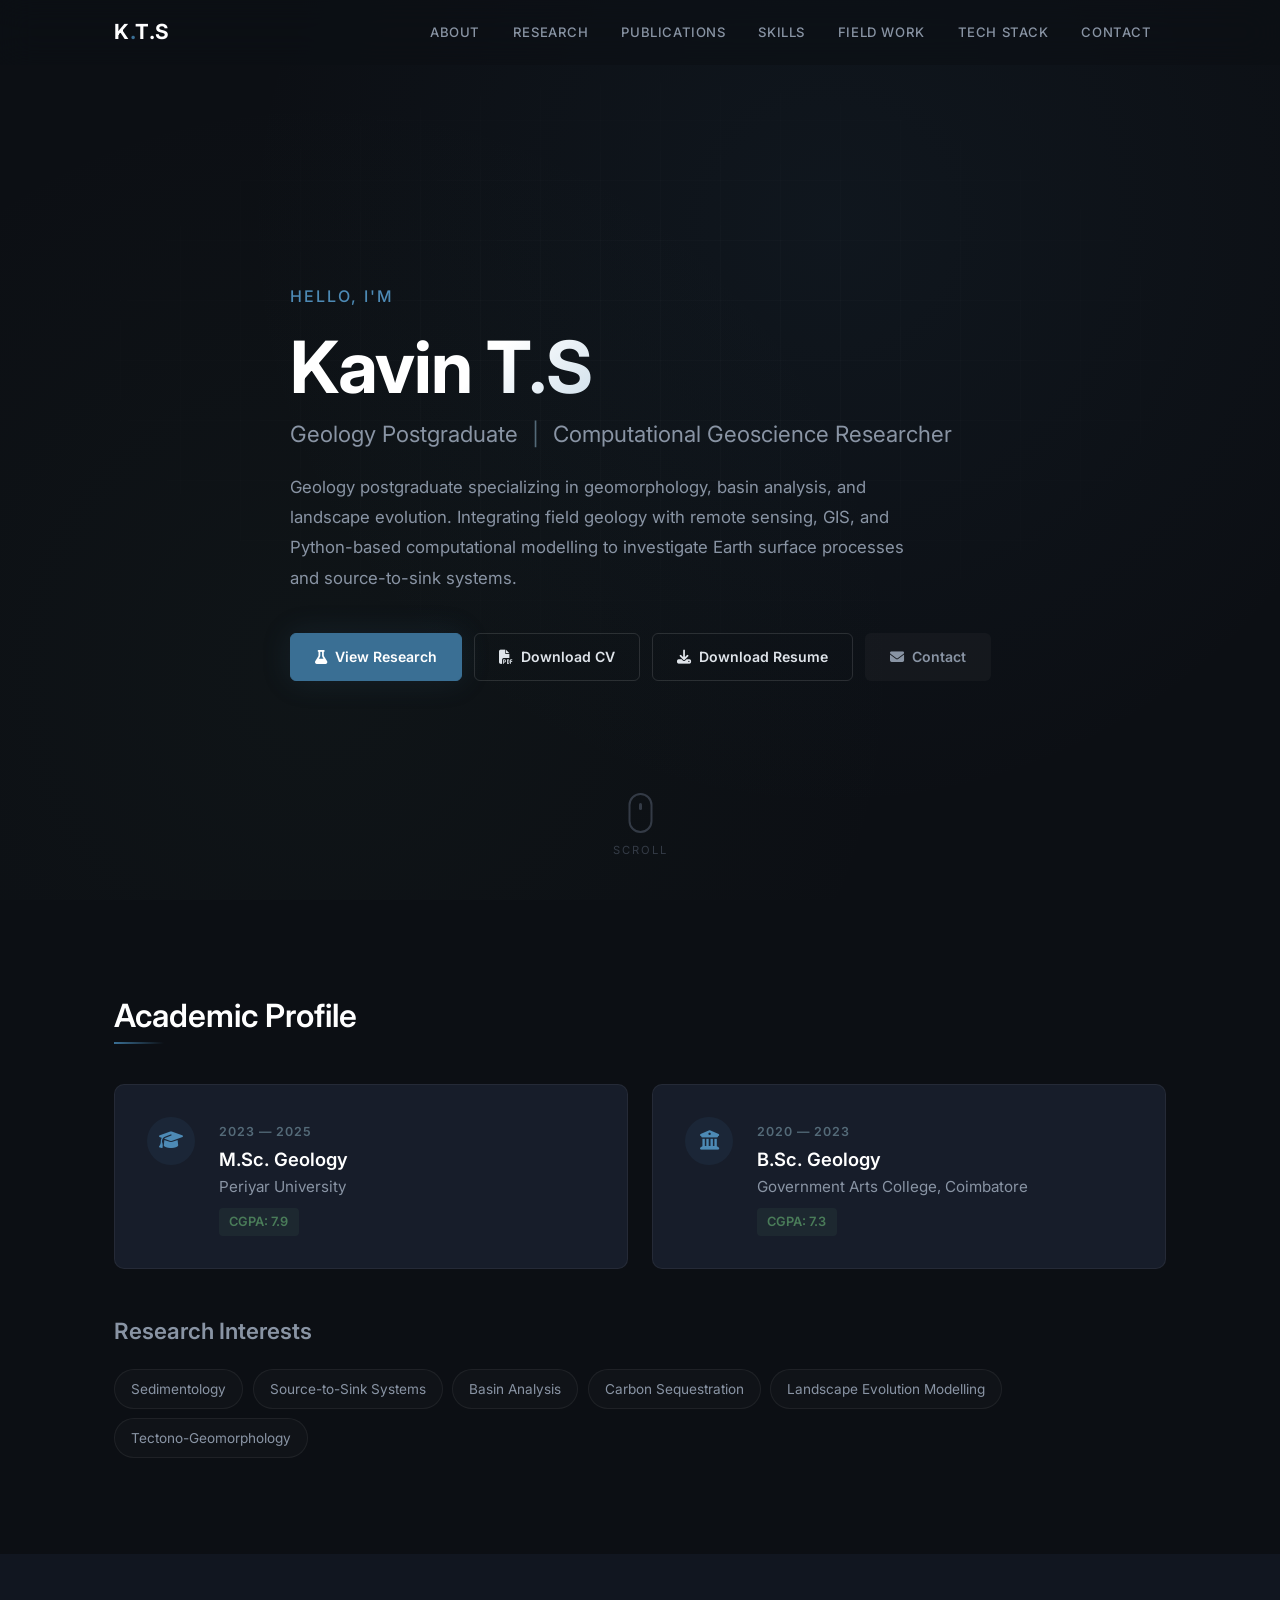
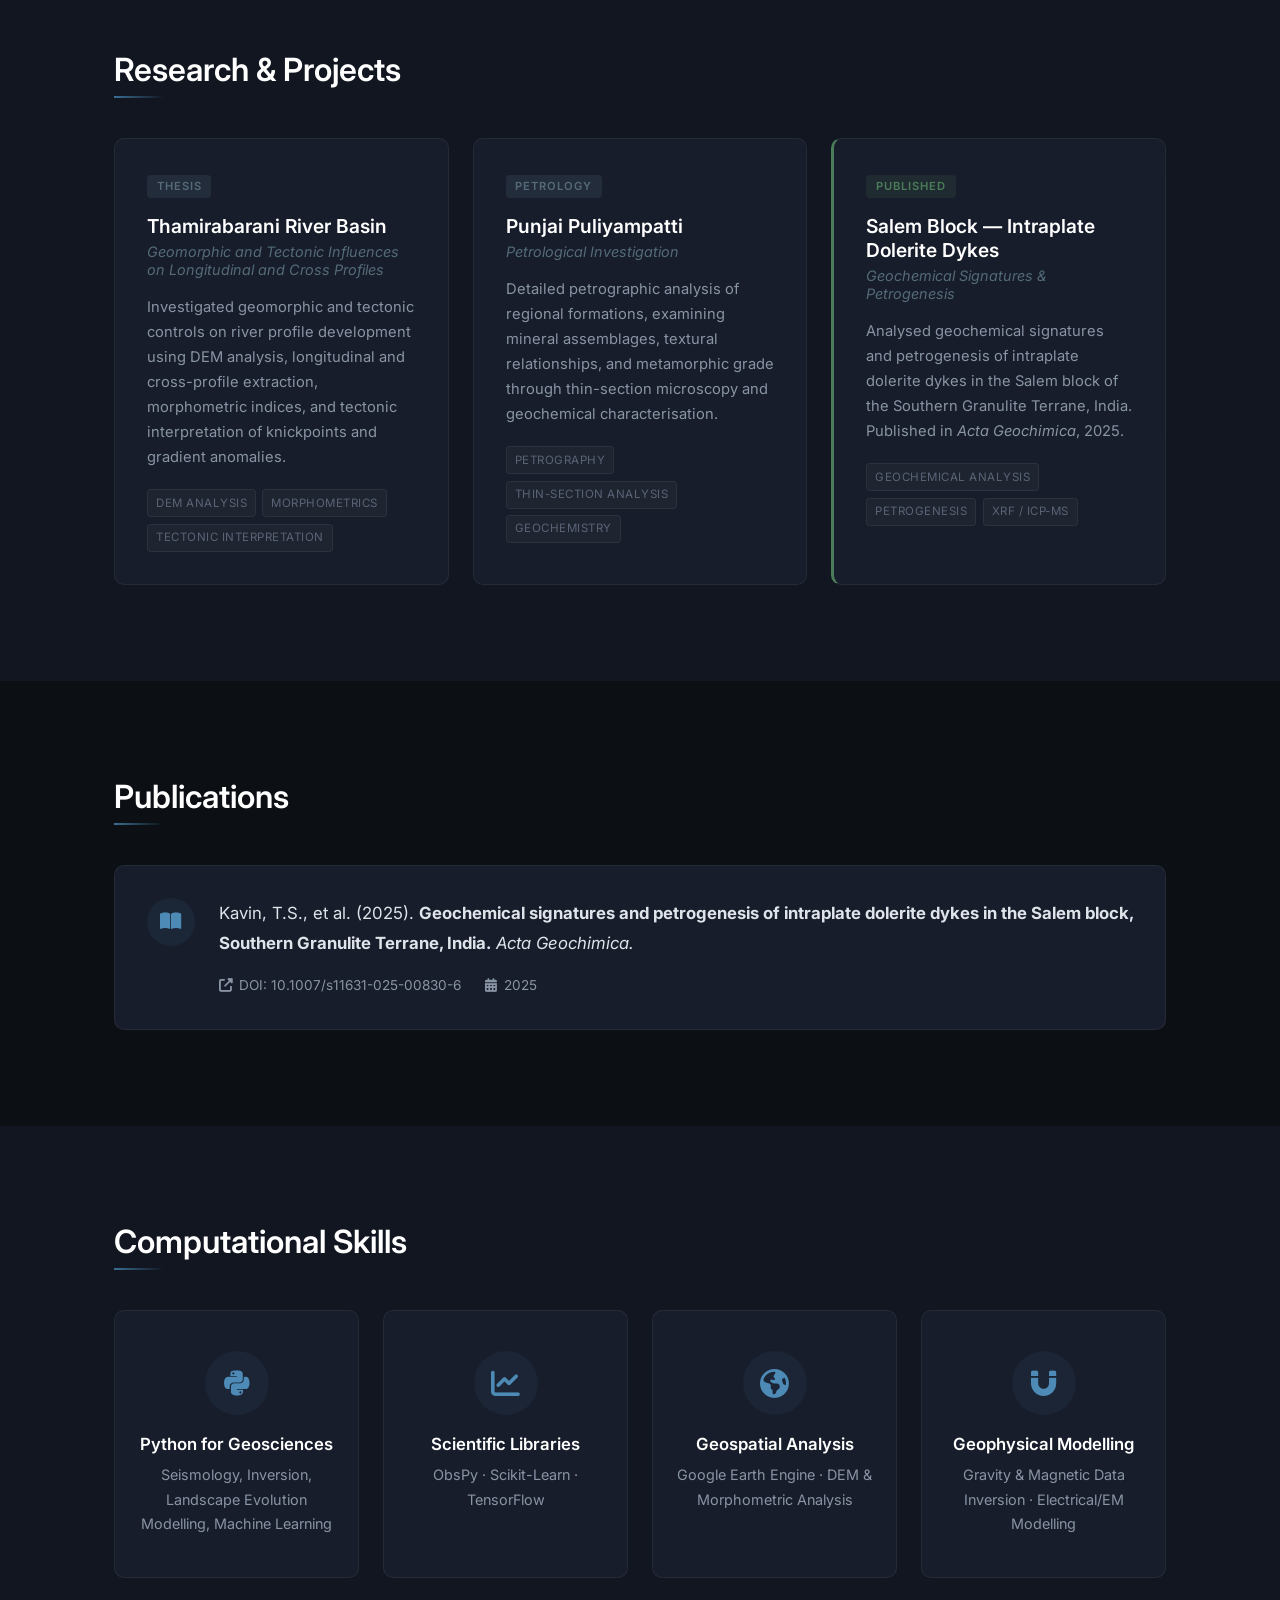
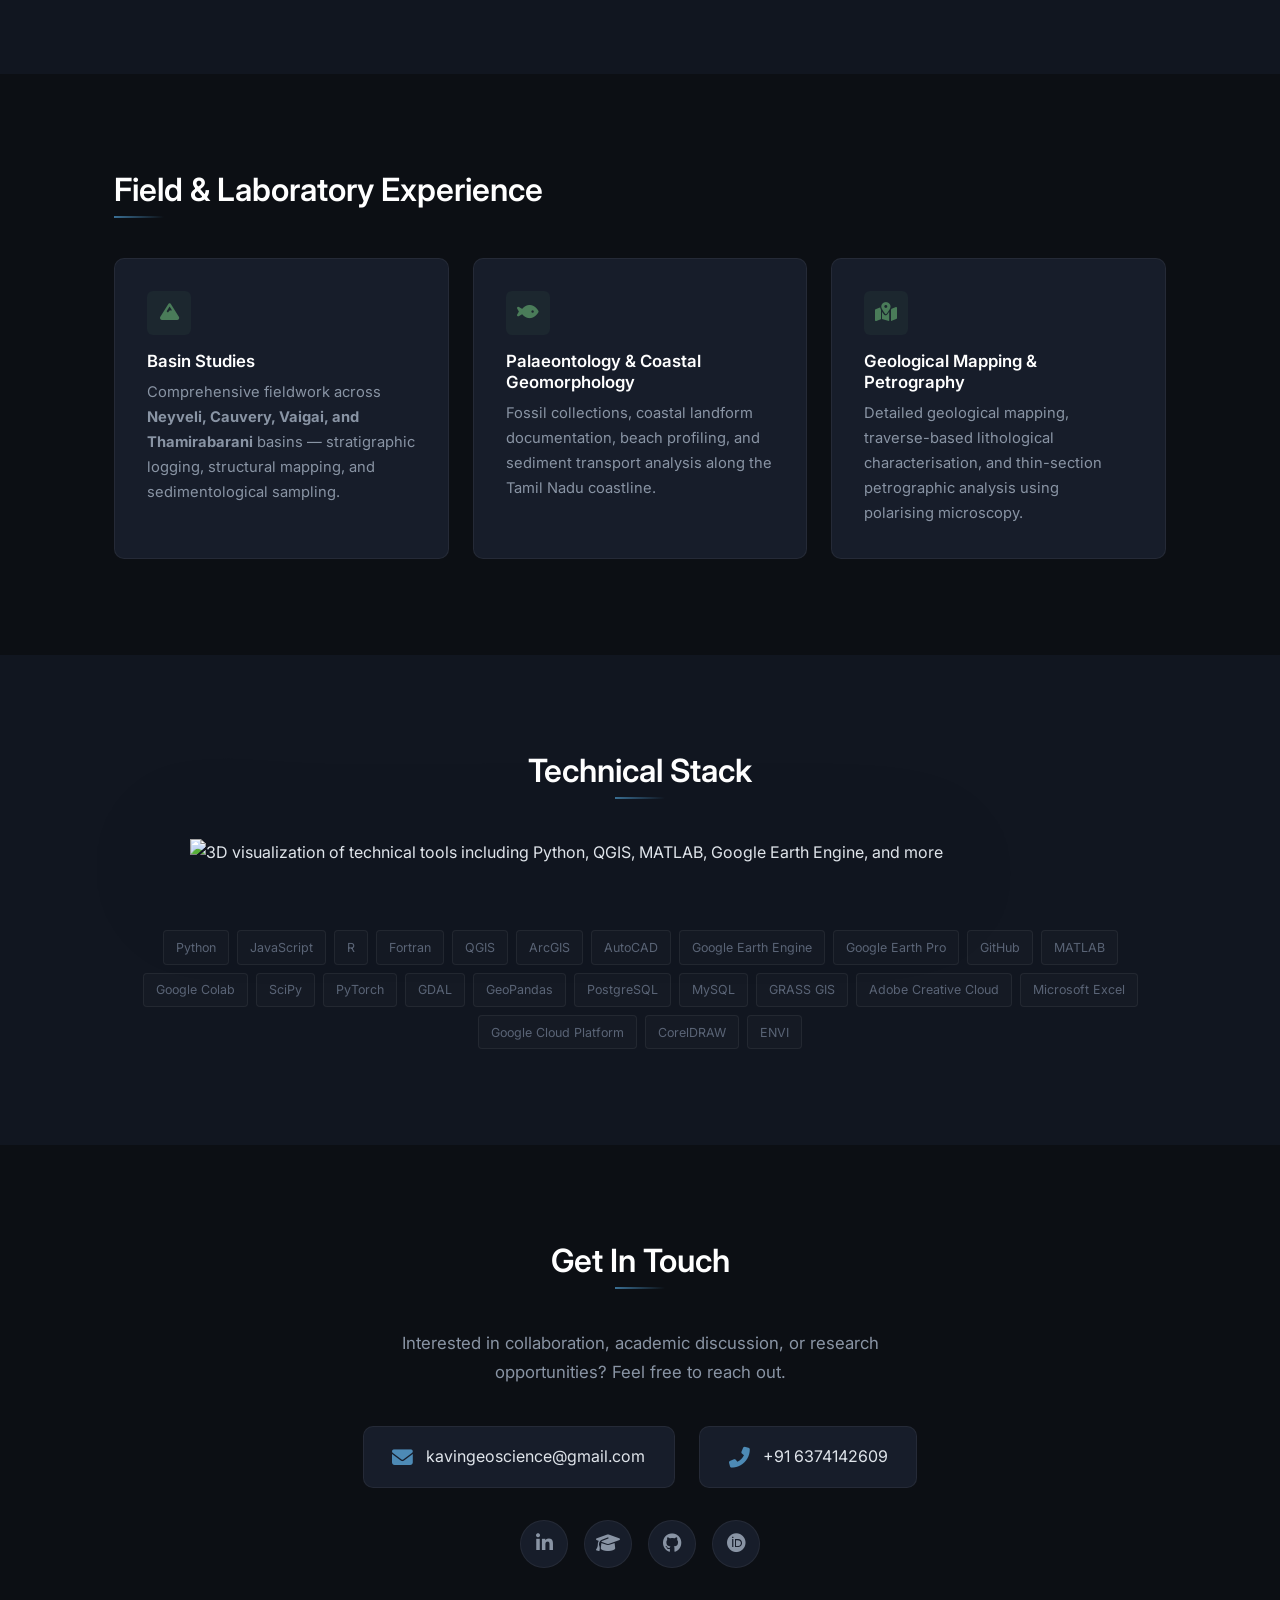
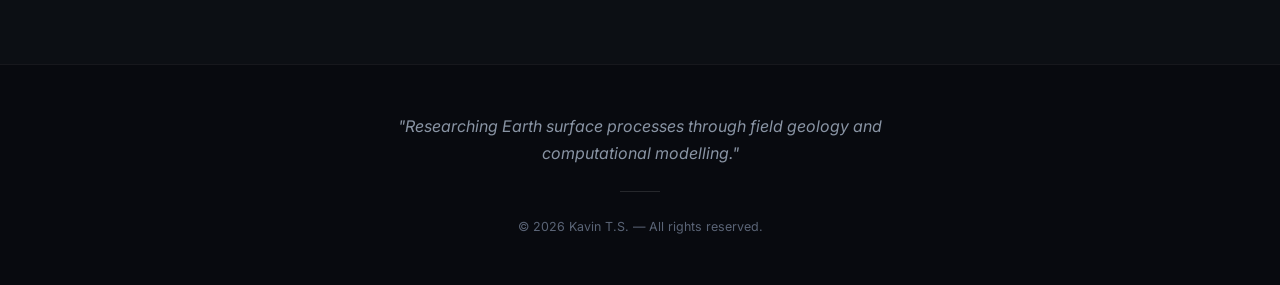
==== index.html @ 042ad412 "Add files via upload" ====
<!DOCTYPE html>
<html lang="en">

<head>
    <meta charset="UTF-8">
    <meta name="viewport" content="width=device-width, initial-scale=1.0">
    <title>Kavin T.S | Geology Postgraduate &amp; Computational Geoscience Researcher</title>
    <meta name="description"
        content="Kavin T.S — Geology postgraduate specializing in geomorphology, basin analysis, landscape evolution, remote sensing, GIS, and Python-based computational modelling.">
    <link rel="preconnect" href="https://fonts.googleapis.com">
    <link rel="preconnect" href="https://fonts.gstatic.com" crossorigin>
    <link
        href="https://fonts.googleapis.com/css2?family=Inter:wght@300;400;500;600;700&family=Source+Sans+3:ital,wght@0,400;0,600;1,400&display=swap"
        rel="stylesheet">
    <link rel="stylesheet" href="https://cdnjs.cloudflare.com/ajax/libs/font-awesome/6.5.1/css/all.min.css"
        integrity="sha512-DTOQO9RWCH3ppGqcWaEA1BIZOC6xxalwEsw9c2QQeAIftl+Vegovlnee1c9QX4TctnWMn13TZye+giMm8e2LwA=="
        crossorigin="anonymous" referrerpolicy="no-referrer" />
    <link rel="stylesheet" href="styles.css">
</head>

<body>

    <!-- ═══════════════ NAVIGATION ═══════════════ -->
    <nav id="navbar">
        <div class="nav-container">
            <a href="#hero" class="nav-logo">K<span class="logo-dot">.</span>T.S</a>
            <button class="nav-toggle" id="navToggle" aria-label="Toggle navigation">
                <span></span><span></span><span></span>
            </button>
            <ul class="nav-links" id="navLinks">
                <li><a href="#about">About</a></li>
                <li><a href="#research">Research</a></li>
                <li><a href="#publications">Publications</a></li>
                <li><a href="#skills">Skills</a></li>
                <li><a href="#field-experience">Field Work</a></li>
                <li><a href="#tech-stack">Tech Stack</a></li>
                <li><a href="#contact">Contact</a></li>
            </ul>
        </div>
    </nav>

    <!-- ═══════════════ HERO ═══════════════ -->
    <section id="hero" class="hero">
        <div class="hero-bg-grid"></div>
        <div class="container hero-content">
            <p class="hero-greeting reveal">Hello, I'm</p>
            <h1 class="hero-name reveal reveal-delay-1">Kavin T.S</h1>
            <h2 class="hero-title reveal reveal-delay-2">Geology Postgraduate <span class="separator">|</span>
                Computational Geoscience Researcher</h2>
            <p class="hero-bio reveal reveal-delay-3">
                Geology postgraduate specializing in geomorphology, basin analysis, and landscape evolution.
                Integrating field geology with remote sensing, GIS, and Python-based computational modelling
                to investigate Earth surface processes and source-to-sink systems.
            </p>
            <div class="hero-cta reveal reveal-delay-4">
                <a href="#research" class="btn btn-primary"><i class="fas fa-flask"></i> View Research</a>
                <a href="#" class="btn btn-outline"><i class="fas fa-file-pdf"></i> Download CV</a>
                <a href="#" class="btn btn-outline"><i class="fas fa-download"></i> Download Resume</a>
                <a href="#contact" class="btn btn-ghost"><i class="fas fa-envelope"></i> Contact</a>
            </div>
        </div>
        <div class="scroll-indicator">
            <div class="mouse">
                <div class="mouse-wheel"></div>
            </div>
            <p>Scroll</p>
        </div>
    </section>

    <!-- ═══════════════ ABOUT ═══════════════ -->
    <section id="about" class="section">
        <div class="container">
            <h2 class="section-heading reveal">Academic Profile</h2>

            <div class="education-grid">
                <div class="edu-card card reveal">
                    <div class="edu-icon"><i class="fas fa-graduation-cap"></i></div>
                    <div class="edu-details">
                        <span class="edu-period">2023 — 2025</span>
                        <h3>M.Sc. Geology</h3>
                        <p class="edu-institution">Periyar University</p>
                        <span class="edu-gpa">CGPA: 7.9</span>
                    </div>
                </div>
                <div class="edu-card card reveal reveal-delay-1">
                    <div class="edu-icon"><i class="fas fa-university"></i></div>
                    <div class="edu-details">
                        <span class="edu-period">2020 — 2023</span>
                        <h3>B.Sc. Geology</h3>
                        <p class="edu-institution">Government Arts College, Coimbatore</p>
                        <span class="edu-gpa">CGPA: 7.3</span>
                    </div>
                </div>
            </div>

            <h3 class="subsection-heading reveal">Research Interests</h3>
            <div class="tags reveal">
                <span class="tag">Sedimentology</span>
                <span class="tag">Source-to-Sink Systems</span>
                <span class="tag">Basin Analysis</span>
                <span class="tag">Carbon Sequestration</span>
                <span class="tag">Landscape Evolution Modelling</span>
                <span class="tag">Tectono-Geomorphology</span>
            </div>
        </div>
    </section>

    <!-- ═══════════════ RESEARCH ═══════════════ -->
    <section id="research" class="section section-alt">
        <div class="container">
            <h2 class="section-heading reveal">Research &amp; Projects</h2>

            <div class="project-grid">
                <article class="project-card card reveal">
                    <div class="project-status">Thesis</div>
                    <h3>Thamirabarani River Basin</h3>
                    <h4>Geomorphic and Tectonic Influences on Longitudinal and Cross Profiles</h4>
                    <p>Investigated geomorphic and tectonic controls on river profile development using DEM analysis,
                        longitudinal and cross-profile extraction, morphometric indices, and tectonic interpretation of
                        knickpoints and gradient anomalies.</p>
                    <div class="project-methods">
                        <span>DEM Analysis</span>
                        <span>Morphometrics</span>
                        <span>Tectonic Interpretation</span>
                    </div>
                </article>

                <article class="project-card card reveal reveal-delay-1">
                    <div class="project-status">Petrology</div>
                    <h3>Punjai Puliyampatti</h3>
                    <h4>Petrological Investigation</h4>
                    <p>Detailed petrographic analysis of regional formations, examining mineral assemblages, textural
                        relationships, and metamorphic grade through thin-section microscopy and geochemical
                        characterisation.</p>
                    <div class="project-methods">
                        <span>Petrography</span>
                        <span>Thin-Section Analysis</span>
                        <span>Geochemistry</span>
                    </div>
                </article>

                <article class="project-card card featured reveal reveal-delay-2">
                    <div class="project-status published">Published</div>
                    <h3>Salem Block — Intraplate Dolerite Dykes</h3>
                    <h4>Geochemical Signatures &amp; Petrogenesis</h4>
                    <p>Analysed geochemical signatures and petrogenesis of intraplate dolerite dykes in the Salem block
                        of the Southern Granulite Terrane, India. Published in <em>Acta Geochimica</em>, 2025.</p>
                    <div class="project-methods">
                        <span>Geochemical Analysis</span>
                        <span>Petrogenesis</span>
                        <span>XRF / ICP-MS</span>
                    </div>
                </article>
            </div>
        </div>
    </section>

    <!-- ═══════════════ PUBLICATIONS ═══════════════ -->
    <section id="publications" class="section">
        <div class="container">
            <h2 class="section-heading reveal">Publications</h2>

            <div class="publication-card card reveal">
                <div class="pub-icon"><i class="fas fa-book-open"></i></div>
                <div class="pub-content">
                    <p class="pub-citation">
                        Kavin, T.S., et al. (2025). <strong>Geochemical signatures and petrogenesis of intraplate
                            dolerite dykes in the Salem block, Southern Granulite Terrane, India.</strong> <em>Acta
                            Geochimica.</em>
                    </p>
                    <div class="pub-meta">
                        <a href="https://doi.org/10.1007/s11631-025-00830-6" class="pub-doi" target="_blank"><i
                                class="fas fa-external-link-alt"></i> DOI: 10.1007/s11631-025-00830-6</a>
                        <span class="pub-year"><i class="fas fa-calendar-alt"></i> 2025</span>
                    </div>
                </div>
            </div>
        </div>
    </section>

    <!-- ═══════════════ COMPUTATIONAL SKILLS ═══════════════ -->
    <section id="skills" class="section section-alt">
        <div class="container">
            <h2 class="section-heading reveal">Computational Skills</h2>

            <div class="skills-grid">
                <div class="skill-card card reveal">
                    <div class="skill-icon-wrap"><i class="fab fa-python"></i></div>
                    <h3>Python for Geosciences</h3>
                    <p>Seismology, Inversion, Landscape Evolution Modelling, Machine Learning</p>
                </div>
                <div class="skill-card card reveal reveal-delay-1">
                    <div class="skill-icon-wrap"><i class="fas fa-chart-line"></i></div>
                    <h3>Scientific Libraries</h3>
                    <p>ObsPy · Scikit-Learn · TensorFlow</p>
                </div>
                <div class="skill-card card reveal reveal-delay-2">
                    <div class="skill-icon-wrap"><i class="fas fa-globe-americas"></i></div>
                    <h3>Geospatial Analysis</h3>
                    <p>Google Earth Engine · DEM &amp; Morphometric Analysis</p>
                </div>
                <div class="skill-card card reveal reveal-delay-3">
                    <div class="skill-icon-wrap"><i class="fas fa-magnet"></i></div>
                    <h3>Geophysical Modelling</h3>
                    <p>Gravity &amp; Magnetic Data Inversion · Electrical/EM Modelling</p>
                </div>
            </div>
        </div>
    </section>

    <!-- ═══════════════ FIELD EXPERIENCE ═══════════════ -->
    <section id="field-experience" class="section">
        <div class="container">
            <h2 class="section-heading reveal">Field &amp; Laboratory Experience
            </h2>

            <div class="experience-grid">
                <div class="exp-item card reveal">
                    <div class="exp-icon"><i class="fas fa-mountain"></i></div>
                    <h3>Basin Studies</h3>
                    <p>Comprehensive fieldwork across <strong>Neyveli, Cauvery, Vaigai, and Thamirabarani</strong>
                        basins — stratigraphic logging, structural mapping, and sedimentological sampling.</p>
                </div>
                <div class="exp-item card reveal reveal-delay-1">
                    <div class="exp-icon"><i class="fas fa-fish"></i></div>
                    <h3>Palaeontology &amp; Coastal Geomorphology</h3>
                    <p>Fossil collections, coastal landform documentation, beach profiling, and sediment transport
                        analysis along the Tamil Nadu coastline.</p>
                </div>
                <div class="exp-item card reveal reveal-delay-2">
                    <div class="exp-icon"><i class="fas fa-map-marked-alt"></i></div>
                    <h3>Geological Mapping &amp; Petrography</h3>
                    <p>Detailed geological mapping, traverse-based lithological characterisation, and thin-section
                        petrographic analysis using polarising microscopy.</p>
                </div>
            </div>
        </div>
    </section>

    <!-- ═══════════════ TECHNICAL STACK ═══════════════ -->
    <section id="tech-stack" class="section section-alt">
        <div class="container">
            <h2 class="section-heading center reveal">Technical Stack</h2>

            <div class="tech-image-wrapper reveal">
                <img src="assets/tech_stack_logos.png"
                    alt="3D visualization of technical tools including Python, QGIS, MATLAB, Google Earth Engine, and more"
                    class="tech-image" loading="lazy">
                <div class="tech-image-overlay"></div>
            </div>

            <div class="tech-tags reveal">
                <span>Python</span><span>JavaScript</span><span>R</span><span>Fortran</span>
                <span>QGIS</span><span>ArcGIS</span><span>AutoCAD</span><span>Google Earth Engine</span>
                <span>Google Earth Pro</span><span>GitHub</span><span>MATLAB</span><span>Google Colab</span>
                <span>SciPy</span><span>PyTorch</span><span>GDAL</span><span>GeoPandas</span>
                <span>PostgreSQL</span><span>MySQL</span><span>GRASS GIS</span><span>Adobe Creative Cloud</span>
                <span>Microsoft Excel</span><span>Google Cloud Platform</span><span>CorelDRAW</span><span>ENVI</span>
            </div>
        </div>
    </section>

    <!-- ═══════════════ CONTACT ═══════════════ -->
    <section id="contact" class="section">
        <div class="container contact-container">
            <h2 class="section-heading center reveal">Get In Touch</h2>
            <p class="contact-tagline reveal">Interested in collaboration, academic discussion, or research
                opportunities? Feel free to reach out.</p>

            <div class="contact-grid reveal">
                <a href="mailto:kavingeoscience@gmail.com" class="contact-card card">
                    <i class="fas fa-envelope"></i>
                    <span>kavingeoscience@gmail.com</span>
                </a>
                <a href="tel:+916374142609" class="contact-card card">
                    <i class="fas fa-phone-alt"></i>
                    <span>+91 6374142609</span>
                </a>
            </div>

            <div class="social-row reveal">
                <a href="https://www.linkedin.com/in/kavin-t-s-078b97285/" class="social-btn" target="_blank"
                    title="LinkedIn"><i class="fab fa-linkedin-in"></i></a>
                <a href="https://scholar.google.com/citations?hl=en&user=2BEOx8AAAAAJ" class="social-btn"
                    target="_blank" title="Google Scholar"><i class="fas fa-graduation-cap"></i></a>
                <a href="https://github.com/EarthCode-Kavin" class="social-btn" target="_blank" title="GitHub"><i
                        class="fab fa-github"></i></a>
                <a href="https://orcid.org/0009-0003-7186-1051" class="social-btn" target="_blank" title="ORCID"><i
                        class="fab fa-orcid"></i></a>
            </div>
        </div>
    </section>

    <!-- ═══════════════ FOOTER ═══════════════ -->
    <footer id="footer">
        <div class="container">
            <p class="footer-quote">"Researching Earth surface processes through field geology and computational
                modelling."</p>
            <div class="footer-divider"></div>
            <p class="footer-copy">&copy; 2026 Kavin T.S. &mdash; All rights reserved.</p>
        </div>
    </footer>

    <script src="script.js"></script>
</body>

</html>
---- styles.css ----
/* ══════════════════════════════════════════════════════
   DESIGN TOKENS
   ══════════════════════════════════════════════════════ */
:root {
    /* ── Backgrounds ── */
    --bg-primary: #0c0f14;
    --bg-secondary: #111620;
    --bg-card: #171d2a;
    --bg-card-hover: #1c2436;

    /* ── Earth-tone Accents ── */
    --accent-blue: #3a6f94;
    --accent-blue-light: #4d8ab5;
    --accent-green: #4a7c59;
    --accent-green-muted: #3b6148;
    --accent-slate: #546a78;
    --accent-warm: #7c6a4f;

    /* ── Text ── */
    --text-primary: #dfe4ea;
    --text-secondary: #8994a4;
    --text-muted: #5a6476;

    /* ── Borders ── */
    --border: rgba(255, 255, 255, 0.06);
    --border-hover: rgba(255, 255, 255, 0.12);

    /* ── Misc ── */
    --glow-blue: 0 0 30px rgba(58, 111, 148, 0.15);
    --glow-green: 0 0 20px rgba(74, 124, 89, 0.12);
    --radius: 10px;
    --radius-sm: 6px;
    --transition: all 0.35s cubic-bezier(0.25, 0.8, 0.25, 1);

    /* ── Typography ── */
    --font-sans: 'Inter', 'Source Sans 3', -apple-system, BlinkMacSystemFont, 'Segoe UI', sans-serif;
}

/* ══════════════════════════════════════════════════════
   RESET & BASE
   ══════════════════════════════════════════════════════ */
*,
*::before,
*::after {
    margin: 0;
    padding: 0;
    box-sizing: border-box;
}

html {
    scroll-behavior: smooth;
    scroll-padding-top: 80px;
    font-size: 16px;
}

body {
    font-family: var(--font-sans);
    background-color: var(--bg-primary);
    color: var(--text-primary);
    line-height: 1.7;
    overflow-x: hidden;
    -webkit-font-smoothing: antialiased;
    -moz-osx-font-smoothing: grayscale;
}

::selection {
    background: var(--accent-blue);
    color: #fff;
}

img {
    max-width: 100%;
    height: auto;
    display: block;
}

a {
    color: var(--accent-blue-light);
    text-decoration: none;
    transition: var(--transition);
}

a:hover {
    color: #fff;
}

h1,
h2,
h3,
h4 {
    color: #fff;
    font-weight: 600;
    line-height: 1.25;
}

.container {
    max-width: 1100px;
    margin: 0 auto;
    padding: 0 1.5rem;
}

/* ══════════════════════════════════════════════════════
   NAVIGATION
   ══════════════════════════════════════════════════════ */
#navbar {
    position: fixed;
    top: 0;
    left: 0;
    right: 0;
    z-index: 1000;
    background: rgba(12, 15, 20, 0.6);
    backdrop-filter: blur(16px);
    -webkit-backdrop-filter: blur(16px);
    border-bottom: 1px solid transparent;
    transition: var(--transition);
}

#navbar.scrolled {
    background: rgba(12, 15, 20, 0.92);
    border-bottom-color: var(--border);
}

.nav-container {
    max-width: 1100px;
    margin: 0 auto;
    padding: 0 1.5rem;
    display: flex;
    align-items: center;
    justify-content: space-between;
    height: 64px;
}

.nav-logo {
    font-weight: 700;
    font-size: 1.3rem;
    color: #fff;
    letter-spacing: 0.5px;
}

.logo-dot {
    color: var(--accent-blue);
}

.nav-links {
    list-style: none;
    display: flex;
    gap: 0.25rem;
}

.nav-links a {
    display: block;
    padding: 0.5rem 0.9rem;
    font-size: 0.82rem;
    font-weight: 500;
    color: var(--text-secondary);
    letter-spacing: 0.6px;
    text-transform: uppercase;
    border-radius: var(--radius-sm);
    transition: var(--transition);
}

.nav-links a:hover {
    color: #fff;
    background: rgba(255, 255, 255, 0.04);
}

/* Hamburger */
.nav-toggle {
    display: none;
    background: none;
    border: none;
    cursor: pointer;
    width: 28px;
    height: 20px;
    position: relative;
}

.nav-toggle span {
    display: block;
    width: 100%;
    height: 2px;
    background: var(--text-primary);
    border-radius: 2px;
    position: absolute;
    left: 0;
    transition: var(--transition);
}

.nav-toggle span:nth-child(1) {
    top: 0;
}

.nav-toggle span:nth-child(2) {
    top: 9px;
}

.nav-toggle span:nth-child(3) {
    top: 18px;
}

.nav-toggle.active span:nth-child(1) {
    transform: rotate(45deg);
    top: 9px;
}

.nav-toggle.active span:nth-child(2) {
    opacity: 0;
}

.nav-toggle.active span:nth-child(3) {
    transform: rotate(-45deg);
    top: 9px;
}

/* ══════════════════════════════════════════════════════
   HERO
   ══════════════════════════════════════════════════════ */
.hero {
    min-height: 100vh;
    display: flex;
    align-items: center;
    position: relative;
    overflow: hidden;
    padding-top: 64px;
}

.hero-bg-grid {
    position: absolute;
    inset: 0;
    background-image:
        radial-gradient(circle at 65% 25%, rgba(58, 111, 148, 0.08) 0%, transparent 55%),
        radial-gradient(circle at 25% 75%, rgba(74, 124, 89, 0.05) 0%, transparent 50%);
    pointer-events: none;
}

.hero-bg-grid::before {
    content: '';
    position: absolute;
    inset: 0;
    background-image:
        linear-gradient(rgba(255, 255, 255, 0.015) 1px, transparent 1px),
        linear-gradient(90deg, rgba(255, 255, 255, 0.015) 1px, transparent 1px);
    background-size: 60px 60px;
    mask-image: radial-gradient(ellipse 80% 60% at 50% 40%, black 20%, transparent 70%);
    -webkit-mask-image: radial-gradient(ellipse 80% 60% at 50% 40%, black 20%, transparent 70%);
}

.hero-content {
    position: relative;
    z-index: 2;
    max-width: 780px;
}

.hero-greeting {
    font-size: 1rem;
    font-weight: 500;
    color: var(--accent-blue-light);
    letter-spacing: 2px;
    text-transform: uppercase;
    margin-bottom: 0.75rem;
}

.hero-name {
    font-size: clamp(2.5rem, 6vw, 4.5rem);
    font-weight: 700;
    letter-spacing: -1px;
    margin-bottom: 0.5rem;
    background: linear-gradient(135deg, #ffffff 30%, var(--accent-blue-light) 100%);
    -webkit-background-clip: text;
    -webkit-text-fill-color: transparent;
    background-clip: text;
}

.hero-title {
    font-size: clamp(1rem, 2.5vw, 1.4rem);
    font-weight: 400;
    color: var(--text-secondary);
    margin-bottom: 1.5rem;
}

.hero-title .separator {
    color: var(--accent-slate);
    margin: 0 0.5rem;
}

.hero-bio {
    font-size: 1.05rem;
    color: var(--text-secondary);
    max-width: 620px;
    margin-bottom: 2.5rem;
    line-height: 1.8;
}

.hero-cta {
    display: flex;
    gap: 0.75rem;
    flex-wrap: wrap;
}

/* Buttons */
.btn {
    display: inline-flex;
    align-items: center;
    gap: 0.5rem;
    padding: 0.7rem 1.5rem;
    font-size: 0.88rem;
    font-weight: 600;
    font-family: var(--font-sans);
    border-radius: var(--radius-sm);
    border: 1px solid transparent;
    cursor: pointer;
    transition: var(--transition);
    white-space: nowrap;
}

.btn-primary {
    background: var(--accent-blue);
    color: #fff;
    border-color: var(--accent-blue);
    box-shadow: var(--glow-blue);
}

.btn-primary:hover {
    background: var(--accent-blue-light);
    border-color: var(--accent-blue-light);
    transform: translateY(-2px);
    color: #fff;
}

.btn-outline {
    background: transparent;
    color: var(--text-primary);
    border-color: var(--border-hover);
}

.btn-outline:hover {
    border-color: var(--text-secondary);
    background: rgba(255, 255, 255, 0.03);
    color: #fff;
}

.btn-ghost {
    background: rgba(255, 255, 255, 0.03);
    color: var(--text-secondary);
    border-color: transparent;
}

.btn-ghost:hover {
    color: #fff;
    background: rgba(255, 255, 255, 0.06);
}

/* Scroll indicator */
.scroll-indicator {
    position: absolute;
    bottom: 2.5rem;
    left: 50%;
    transform: translateX(-50%);
    display: flex;
    flex-direction: column;
    align-items: center;
    gap: 0.5rem;
    opacity: 0.5;
}

.scroll-indicator p {
    font-size: 0.7rem;
    text-transform: uppercase;
    letter-spacing: 2px;
    color: var(--text-muted);
}

.mouse {
    width: 24px;
    height: 40px;
    border: 2px solid var(--text-muted);
    border-radius: 12px;
    position: relative;
}

.mouse-wheel {
    width: 3px;
    height: 7px;
    background: var(--text-muted);
    border-radius: 2px;
    position: absolute;
    top: 8px;
    left: 50%;
    transform: translateX(-50%);
    animation: mouseScroll 2s infinite;
}

@keyframes mouseScroll {
    0% {
        opacity: 1;
        transform: translateX(-50%) translateY(0);
    }

    100% {
        opacity: 0;
        transform: translateX(-50%) translateY(12px);
    }
}

/* ══════════════════════════════════════════════════════
   SECTIONS — COMMON
   ══════════════════════════════════════════════════════ */
.section {
    padding: 6rem 0;
}

.section-alt {
    background: var(--bg-secondary);
}

.section-heading {
    font-size: 2rem;
    margin-bottom: 3rem;
    position: relative;
    display: inline-block;
}

.section-heading.center {
    display: block;
    text-align: center;
}

.heading-number {
    color: var(--accent-blue);
    font-weight: 700;
    font-size: 1.1rem;
    margin-right: 0.6rem;
    font-family: 'Source Sans 3', monospace;
}

.section-heading::after {
    content: '';
    position: absolute;
    bottom: -8px;
    left: 0;
    height: 2px;
    width: 50px;
    background: linear-gradient(90deg, var(--accent-blue), transparent);
}

.section-heading.center::after {
    left: 50%;
    transform: translateX(-50%);
}

.subsection-heading {
    font-size: 1.4rem;
    color: var(--text-secondary);
    margin-top: 3rem;
    margin-bottom: 1.5rem;
}

/* ══════════════════════════════════════════════════════
   CARDS
   ══════════════════════════════════════════════════════ */
.card {
    background: var(--bg-card);
    border: 1px solid var(--border);
    border-radius: var(--radius);
    padding: 2rem;
    transition: var(--transition);
}

.card:hover {
    background: var(--bg-card-hover);
    border-color: var(--border-hover);
    transform: translateY(-4px);
    box-shadow: 0 12px 40px rgba(0, 0, 0, 0.4);
}

/* ══════════════════════════════════════════════════════
   ABOUT / EDUCATION
   ══════════════════════════════════════════════════════ */
.education-grid {
    display: grid;
    grid-template-columns: repeat(auto-fit, minmax(320px, 1fr));
    gap: 1.5rem;
}

.edu-card {
    display: flex;
    gap: 1.5rem;
    align-items: flex-start;
}

.edu-icon {
    flex-shrink: 0;
    width: 48px;
    height: 48px;
    border-radius: 50%;
    background: rgba(58, 111, 148, 0.12);
    display: flex;
    align-items: center;
    justify-content: center;
    font-size: 1.2rem;
    color: var(--accent-blue-light);
}

.edu-period {
    font-size: 0.78rem;
    color: var(--accent-slate);
    font-weight: 600;
    letter-spacing: 1px;
    text-transform: uppercase;
}

.edu-details h3 {
    margin: 0.25rem 0 0.2rem;
    font-size: 1.15rem;
}

.edu-institution {
    color: var(--text-secondary);
    font-size: 0.95rem;
}

.edu-gpa {
    display: inline-block;
    margin-top: 0.5rem;
    padding: 0.2rem 0.65rem;
    background: rgba(74, 124, 89, 0.12);
    color: var(--accent-green);
    border-radius: 4px;
    font-size: 0.8rem;
    font-weight: 600;
}

/* ══════════════════════════════════════════════════════
   TAGS
   ══════════════════════════════════════════════════════ */
.tags {
    display: flex;
    flex-wrap: wrap;
    gap: 0.6rem;
}

.tag {
    padding: 0.45rem 1rem;
    background: rgba(255, 255, 255, 0.02);
    border: 1px solid var(--border);
    border-radius: 50px;
    font-size: 0.85rem;
    color: var(--text-secondary);
    transition: var(--transition);
    cursor: default;
}

.tag:hover {
    border-color: var(--accent-blue);
    color: var(--accent-blue-light);
    background: rgba(58, 111, 148, 0.06);
}

/* ══════════════════════════════════════════════════════
   RESEARCH / PROJECTS
   ══════════════════════════════════════════════════════ */
.project-grid {
    display: grid;
    grid-template-columns: repeat(auto-fit, minmax(300px, 1fr));
    gap: 1.5rem;
}

.project-card {
    position: relative;
    overflow: hidden;
}

.project-card h3 {
    font-size: 1.2rem;
    margin-bottom: 0.3rem;
}

.project-card h4 {
    font-size: 0.9rem;
    color: var(--accent-slate);
    font-weight: 400;
    font-style: italic;
    margin-bottom: 1rem;
}

.project-card p {
    color: var(--text-secondary);
    font-size: 0.92rem;
    line-height: 1.7;
}

.project-status {
    display: inline-block;
    padding: 0.15rem 0.6rem;
    font-size: 0.7rem;
    font-weight: 600;
    letter-spacing: 1px;
    text-transform: uppercase;
    border-radius: 4px;
    background: rgba(84, 106, 120, 0.2);
    color: var(--accent-slate);
    margin-bottom: 1rem;
}

.project-status.published {
    background: rgba(74, 124, 89, 0.15);
    color: var(--accent-green);
}

.project-card.featured {
    border-left: 3px solid var(--accent-green);
}

.project-methods {
    display: flex;
    flex-wrap: wrap;
    gap: 0.4rem;
    margin-top: 1.2rem;
}

.project-methods span {
    font-size: 0.72rem;
    padding: 0.2rem 0.5rem;
    background: rgba(255, 255, 255, 0.03);
    border: 1px solid var(--border);
    border-radius: 4px;
    color: var(--text-muted);
    text-transform: uppercase;
    letter-spacing: 0.5px;
}

/* ══════════════════════════════════════════════════════
   PUBLICATIONS
   ══════════════════════════════════════════════════════ */
.publication-card {
    display: flex;
    gap: 1.5rem;
    align-items: flex-start;
}

.pub-icon {
    flex-shrink: 0;
    width: 48px;
    height: 48px;
    border-radius: 50%;
    background: rgba(58, 111, 148, 0.12);
    display: flex;
    align-items: center;
    justify-content: center;
    font-size: 1.2rem;
    color: var(--accent-blue-light);
}

.pub-citation {
    font-size: 1.05rem;
    line-height: 1.8;
    color: var(--text-primary);
    margin-bottom: 1rem;
}

.pub-meta {
    display: flex;
    gap: 1.5rem;
    flex-wrap: wrap;
}

.pub-doi,
.pub-year {
    font-size: 0.85rem;
    color: var(--text-secondary);
    display: inline-flex;
    align-items: center;
    gap: 0.4rem;
}

.pub-doi:hover {
    color: var(--accent-blue-light);
}

/* ══════════════════════════════════════════════════════
   SKILLS
   ══════════════════════════════════════════════════════ */
.skills-grid {
    display: grid;
    grid-template-columns: repeat(auto-fit, minmax(240px, 1fr));
    gap: 1.5rem;
}

.skill-card {
    text-align: center;
    padding: 2.5rem 1.5rem;
}

.skill-icon-wrap {
    width: 64px;
    height: 64px;
    margin: 0 auto 1.2rem;
    border-radius: 50%;
    background: rgba(58, 111, 148, 0.1);
    display: flex;
    align-items: center;
    justify-content: center;
    font-size: 1.8rem;
    color: var(--accent-blue-light);
    transition: var(--transition);
}

.skill-card:hover .skill-icon-wrap {
    background: rgba(58, 111, 148, 0.2);
    transform: scale(1.1);
}

.skill-card h3 {
    font-size: 1.05rem;
    margin-bottom: 0.5rem;
}

.skill-card p {
    color: var(--text-secondary);
    font-size: 0.9rem;
}

/* ══════════════════════════════════════════════════════
   FIELD EXPERIENCE
   ══════════════════════════════════════════════════════ */
.experience-grid {
    display: grid;
    grid-template-columns: repeat(auto-fit, minmax(280px, 1fr));
    gap: 1.5rem;
}

.exp-item {
    padding: 2rem;
}

.exp-icon {
    width: 44px;
    height: 44px;
    border-radius: var(--radius-sm);
    background: rgba(74, 124, 89, 0.1);
    display: flex;
    align-items: center;
    justify-content: center;
    font-size: 1.2rem;
    color: var(--accent-green);
    margin-bottom: 1rem;
}

.exp-item h3 {
    font-size: 1.05rem;
    margin-bottom: 0.5rem;
}

.exp-item p {
    color: var(--text-secondary);
    font-size: 0.92rem;
}

/* ══════════════════════════════════════════════════════
   TECH STACK
   ══════════════════════════════════════════════════════ */
.tech-image-wrapper {
    position: relative;
    margin-bottom: 4rem;
    perspective: 2000px;
    display: flex;
    justify-content: center;
    align-items: center;
    overflow: visible;
}

.tech-image {
    width: 90%;
    max-width: 900px;
    display: block;
    /* Clean, floating look with a soft drop shadow instead of a box */
    filter: drop-shadow(0 20px 50px rgba(0, 0, 0, 0.8));
    animation: floating3D 15s ease-in-out infinite;
    transform-style: preserve-3d;
    will-change: transform;
}

@keyframes floating3D {
    0% {
        transform: rotateY(10deg) rotateX(15deg) translateY(0px) scale(1);
    }

    25% {
        transform: rotateY(-10deg) rotateX(10deg) translateY(-20px) scale(1.05);
    }

    50% {
        transform: rotateY(-15deg) rotateX(15deg) translateY(0px) scale(1);
    }

    75% {
        transform: rotateY(10deg) rotateX(10deg) translateY(20px) scale(1.05);
    }

    100% {
        transform: rotateY(10deg) rotateX(15deg) translateY(0px) scale(1);
    }
}

.tech-image-wrapper:hover .tech-image {
    animation-play-state: paused;
    filter: drop-shadow(0 30px 60px rgba(58, 111, 148, 0.4));
    transition: filter 0.5s ease;
}

.tech-image-wrapper:hover .tech-image {
    animation-play-state: paused;
}

.tech-image-overlay {
    display: none;
}

.tech-tags {
    display: flex;
    flex-wrap: wrap;
    justify-content: center;
    gap: 0.5rem;
}

.tech-tags span {
    padding: 0.35rem 0.75rem;
    background: rgba(255, 255, 255, 0.02);
    border: 1px solid var(--border);
    border-radius: 4px;
    font-size: 0.78rem;
    color: var(--text-muted);
    transition: var(--transition);
}

.tech-tags span:hover {
    border-color: var(--accent-blue);
    color: var(--accent-blue-light);
    background: rgba(58, 111, 148, 0.06);
}

/* ══════════════════════════════════════════════════════
   CONTACT
   ══════════════════════════════════════════════════════ */
.contact-container {
    text-align: center;
}

.contact-tagline {
    color: var(--text-secondary);
    font-size: 1.05rem;
    max-width: 500px;
    margin: 0 auto 2.5rem;
}

.contact-grid {
    display: flex;
    justify-content: center;
    gap: 1.5rem;
    flex-wrap: wrap;
    margin-bottom: 2rem;
}

.contact-card {
    display: flex;
    align-items: center;
    gap: 0.8rem;
    padding: 1rem 1.8rem;
    color: var(--text-primary);
}

.contact-card i {
    font-size: 1.3rem;
    color: var(--accent-blue-light);
}

.contact-card:hover {
    color: #fff;
}

.social-row {
    display: flex;
    justify-content: center;
    gap: 1rem;
}

.social-btn {
    width: 48px;
    height: 48px;
    border-radius: 50%;
    background: var(--bg-card);
    border: 1px solid var(--border);
    display: flex;
    align-items: center;
    justify-content: center;
    font-size: 1.2rem;
    color: var(--text-secondary);
    transition: var(--transition);
}

.social-btn:hover {
    color: #fff;
    background: var(--accent-blue);
    border-color: var(--accent-blue);
    transform: translateY(-3px);
}

.social-btn[title="ORCID"]:hover {
    background: #a6ce39;
    border-color: #a6ce39;
}



/* ══════════════════════════════════════════════════════
   FOOTER
   ══════════════════════════════════════════════════════ */
#footer {
    background: #080a0f;
    padding: 3rem 0;
    text-align: center;
    border-top: 1px solid var(--border);
}

.footer-quote {
    color: var(--text-secondary);
    font-style: italic;
    font-size: 1rem;
    max-width: 550px;
    margin: 0 auto;
}

.footer-divider {
    width: 40px;
    height: 1px;
    background: var(--border-hover);
    margin: 1.5rem auto;
}

.footer-copy {
    font-size: 0.78rem;
    color: var(--text-muted);
}

/* ══════════════════════════════════════════════════════
   REVEAL ANIMATIONS
   ══════════════════════════════════════════════════════ */
.reveal {
    opacity: 0;
    transform: translateY(30px);
    transition: opacity 0.7s ease, transform 0.7s ease;
}

.reveal.visible {
    opacity: 1;
    transform: translateY(0);
}

.reveal-delay-1 {
    transition-delay: 0.12s;
}

.reveal-delay-2 {
    transition-delay: 0.24s;
}

.reveal-delay-3 {
    transition-delay: 0.36s;
}

.reveal-delay-4 {
    transition-delay: 0.48s;
}

/* ══════════════════════════════════════════════════════
   RESPONSIVE
   ══════════════════════════════════════════════════════ */
@media (max-width: 768px) {
    .section {
        padding: 4rem 0;
    }

    .nav-toggle {
        display: block;
    }

    .nav-links {
        position: fixed;
        top: 64px;
        left: 0;
        right: 0;
        background: rgba(12, 15, 20, 0.97);
        backdrop-filter: blur(16px);
        flex-direction: column;
        padding: 1rem 0;
        border-bottom: 1px solid var(--border);
        transform: translateY(-110%);
        transition: transform 0.35s ease;
    }

    .nav-links.open {
        transform: translateY(0);
    }

    .nav-links a {
        padding: 0.8rem 1.5rem;
    }

    .hero-cta {
        flex-direction: column;
    }

    .hero-cta .btn {
        width: 100%;
        justify-content: center;
    }

    .education-grid,
    .project-grid,
    .skills-grid,
    .experience-grid {
        grid-template-columns: 1fr;
    }

    .publication-card {
        flex-direction: column;
    }

    .contact-grid {
        flex-direction: column;
        align-items: center;
    }

    .section-heading {
        font-size: 1.6rem;
    }
}

@media (max-width: 480px) {
    html {
        font-size: 15px;
    }

    .hero-name {
        font-size: 2.2rem;
    }

    .section-heading {
        font-size: 1.4rem;
    }
}
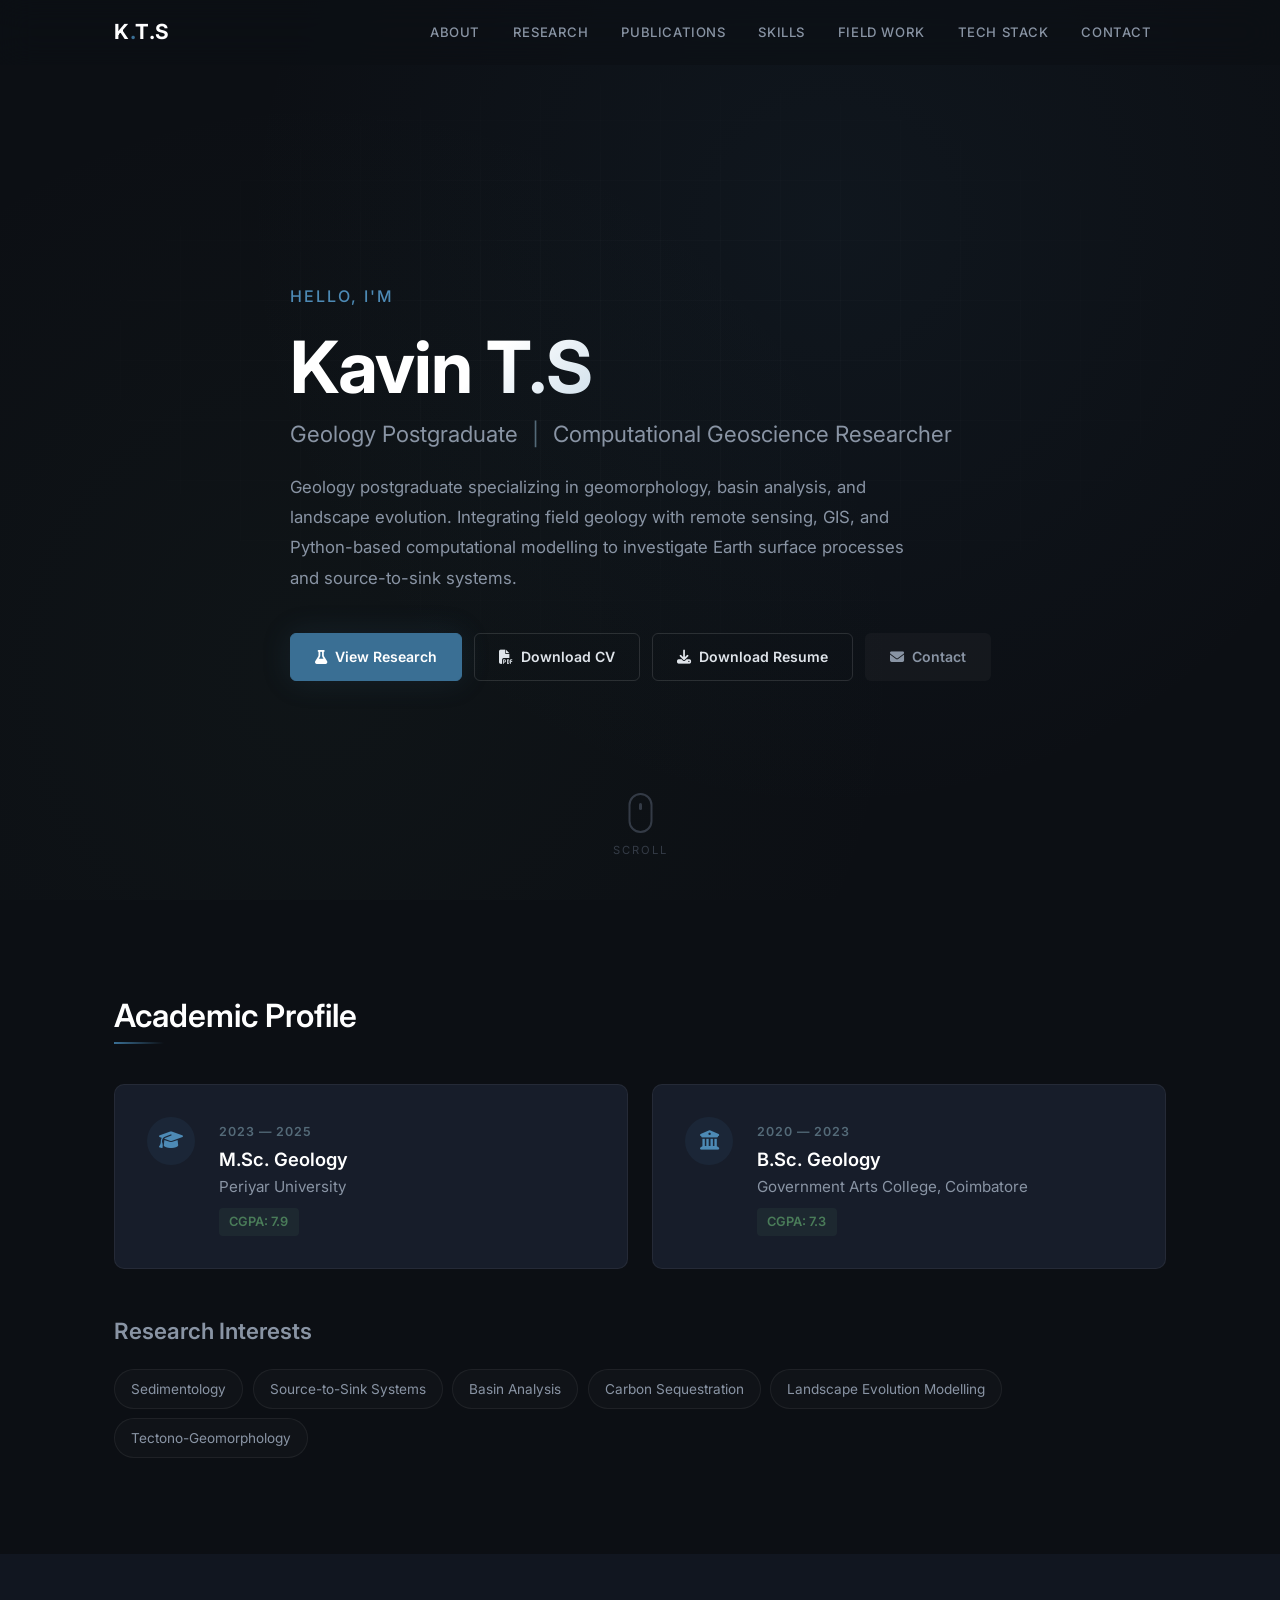
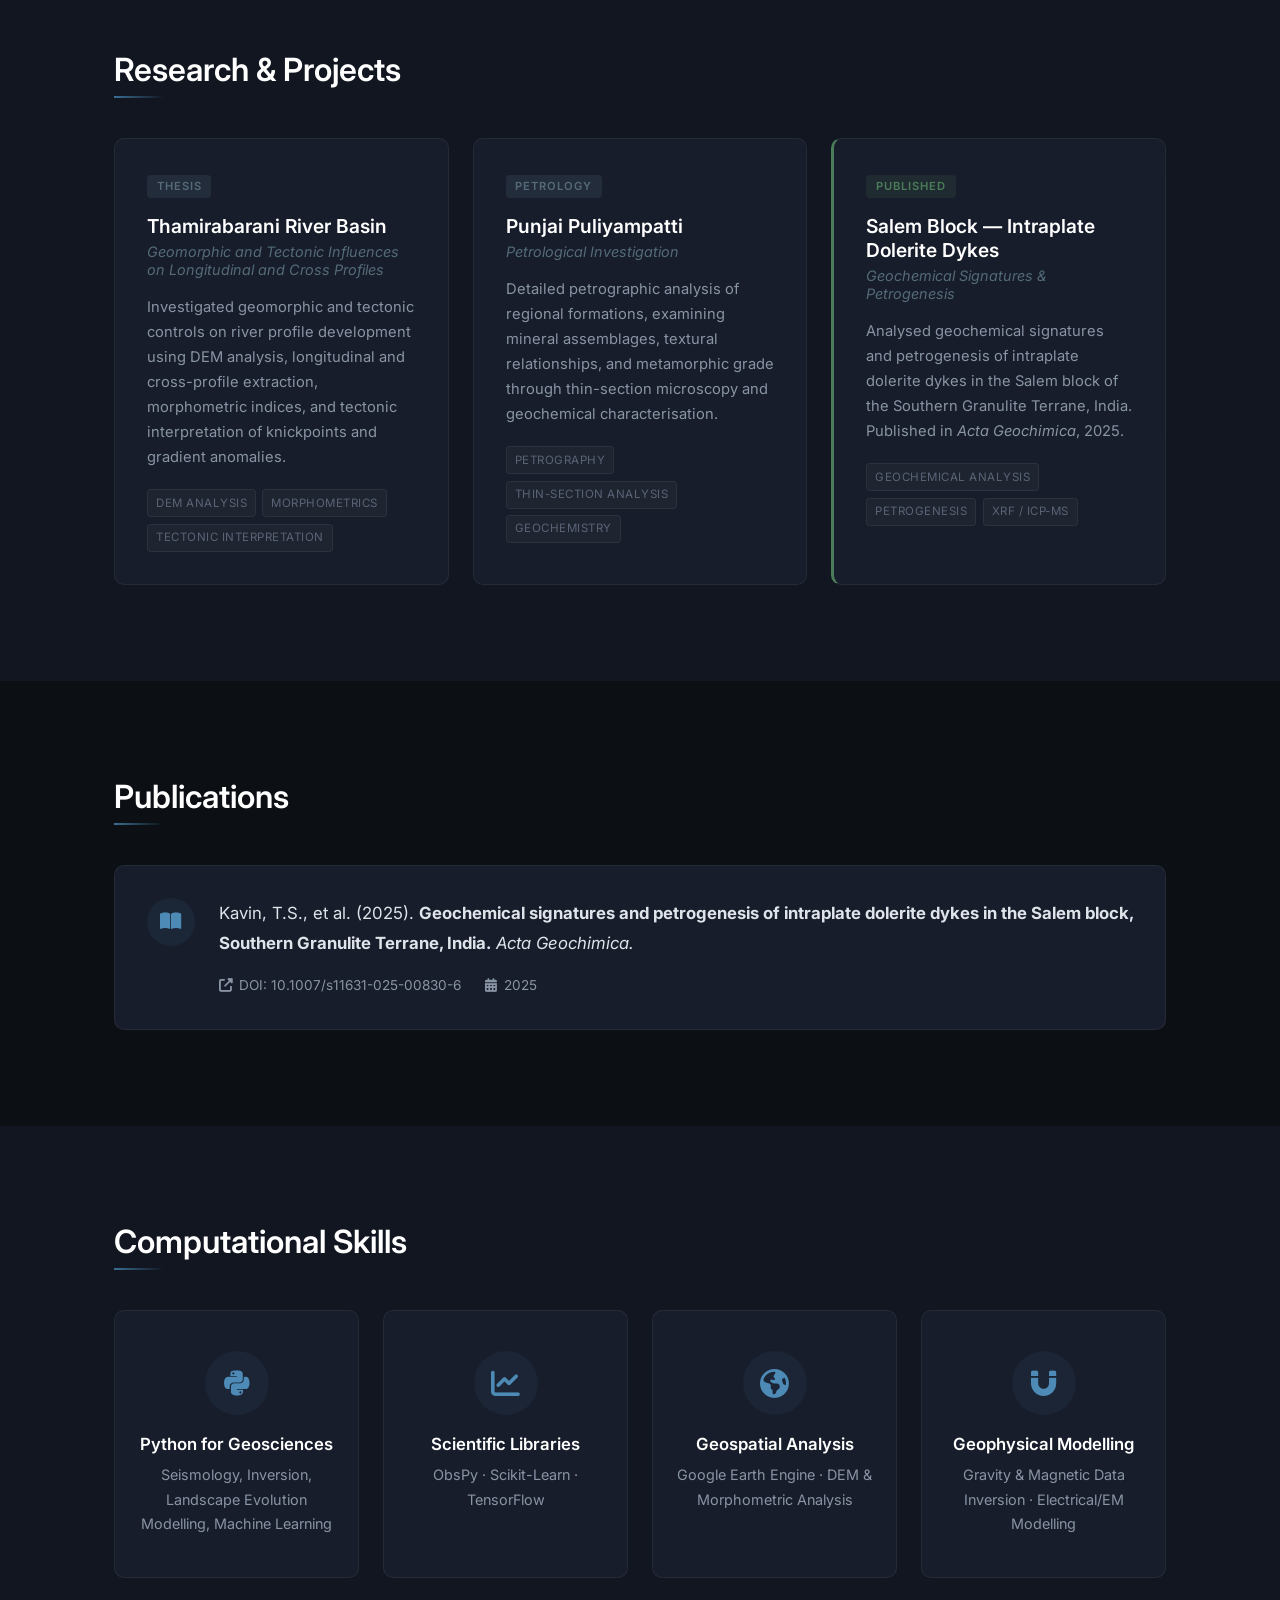
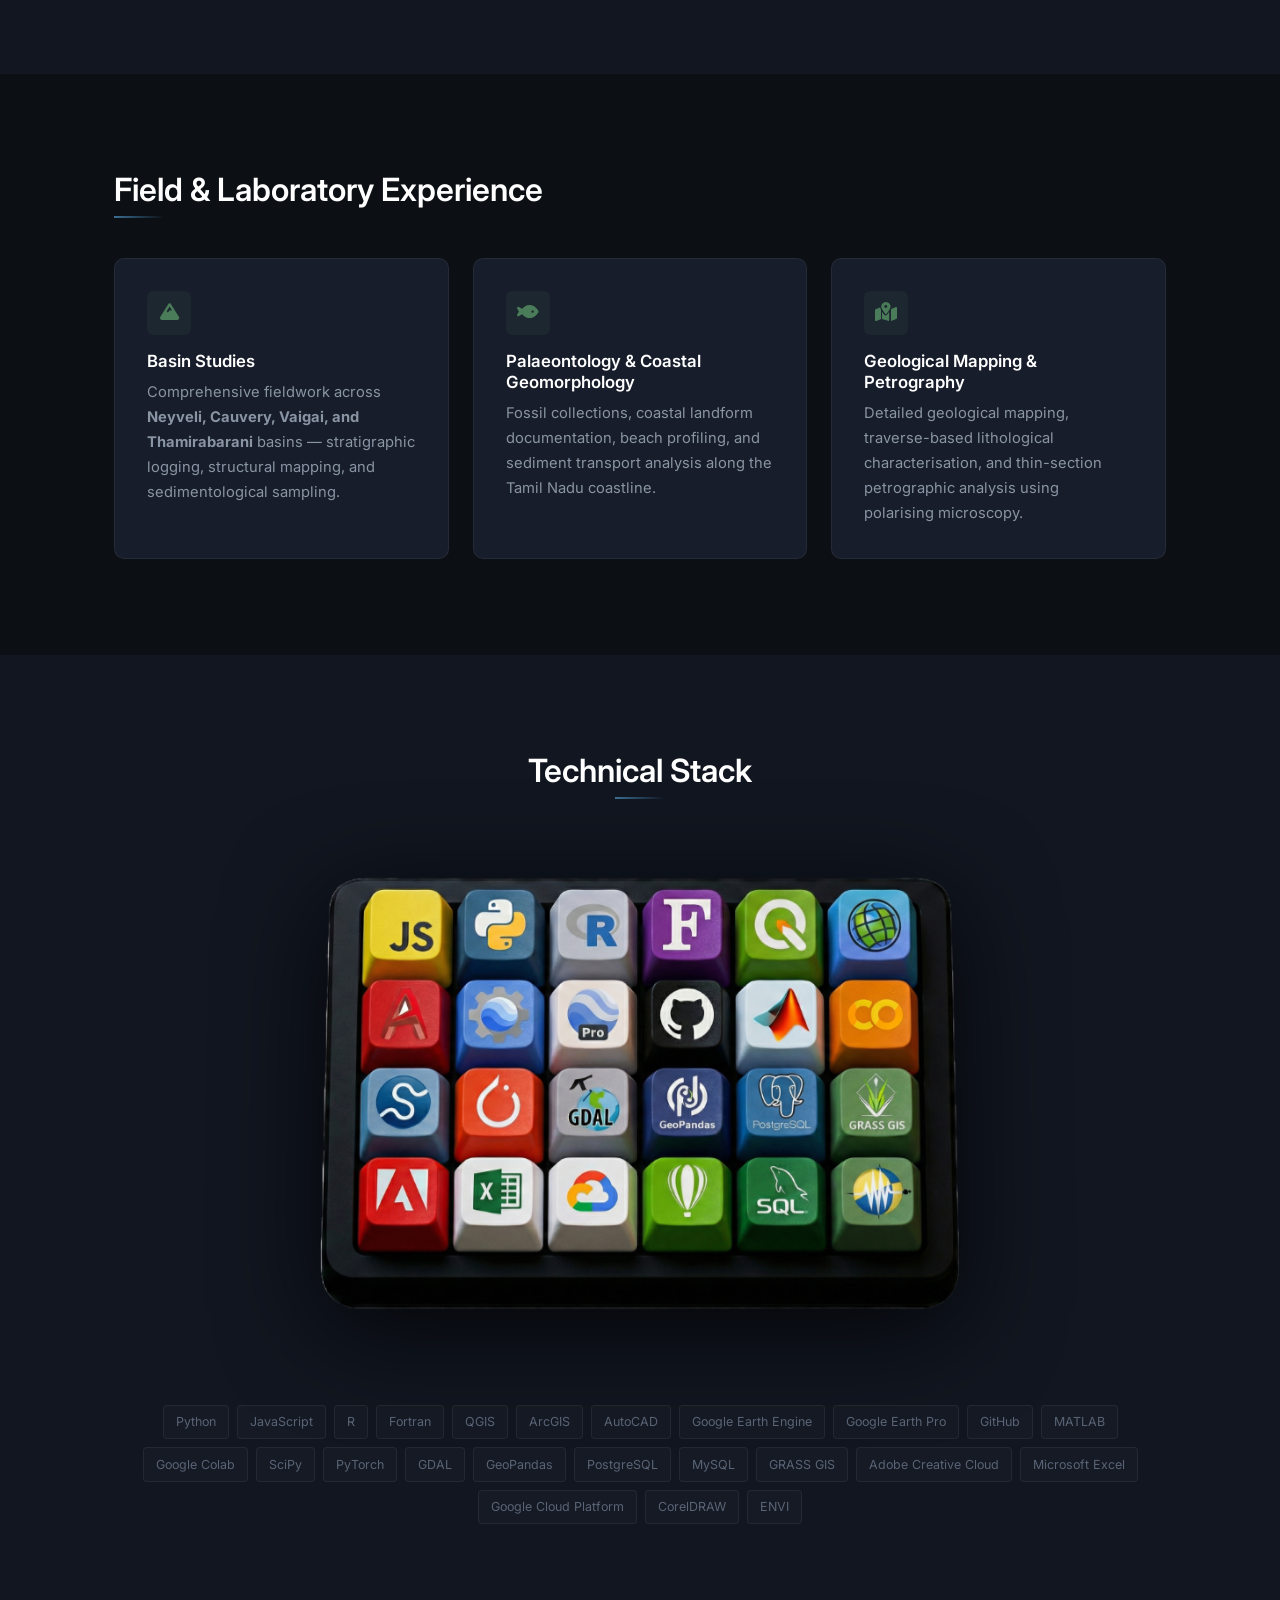
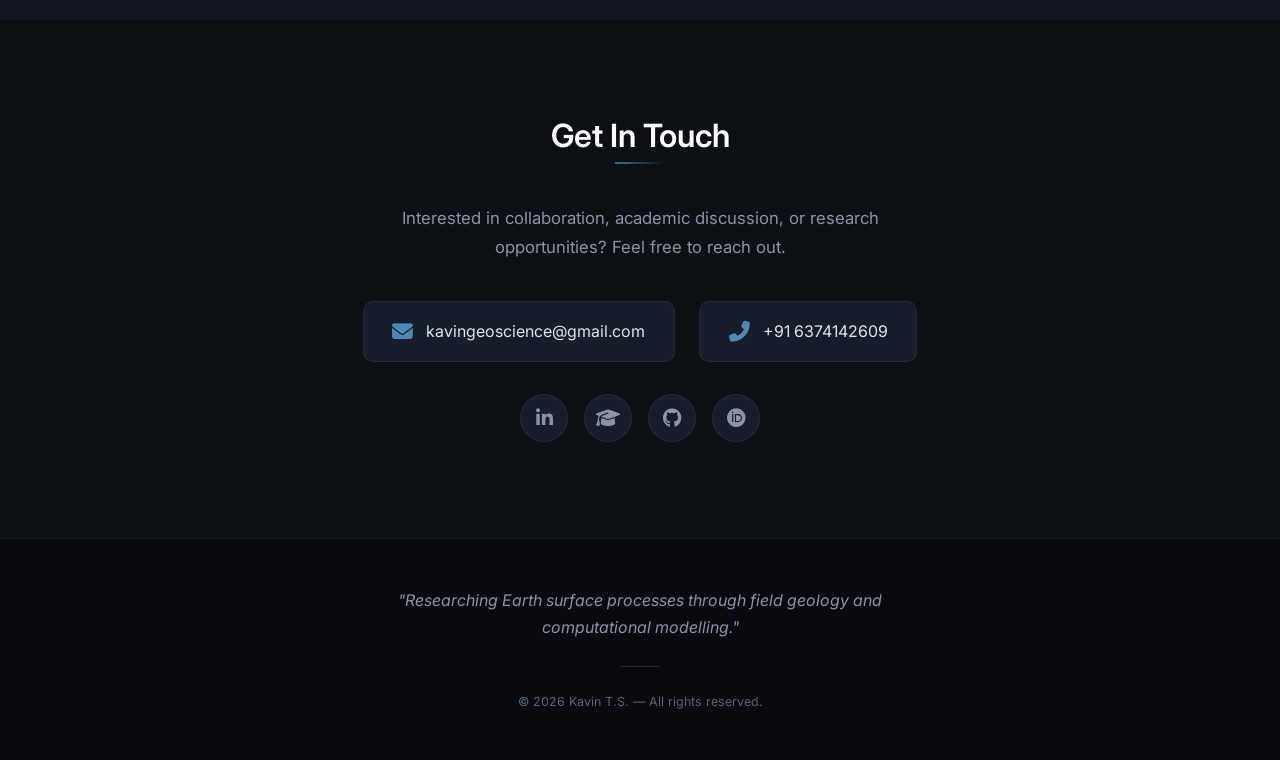
==== commit 047d1176: "Add files via upload" ====
--- a/index.html
+++ b/index.html
@@ -243,7 +243,7 @@
             <h2 class="section-heading center reveal">Technical Stack</h2>
 
             <div class="tech-image-wrapper reveal">
-                <img src="assets/tech_stack_logos.png"
+                <img src="tech_stack_logos.png"
                     alt="3D visualization of technical tools including Python, QGIS, MATLAB, Google Earth Engine, and more"
                     class="tech-image" loading="lazy">
                 <div class="tech-image-overlay"></div>
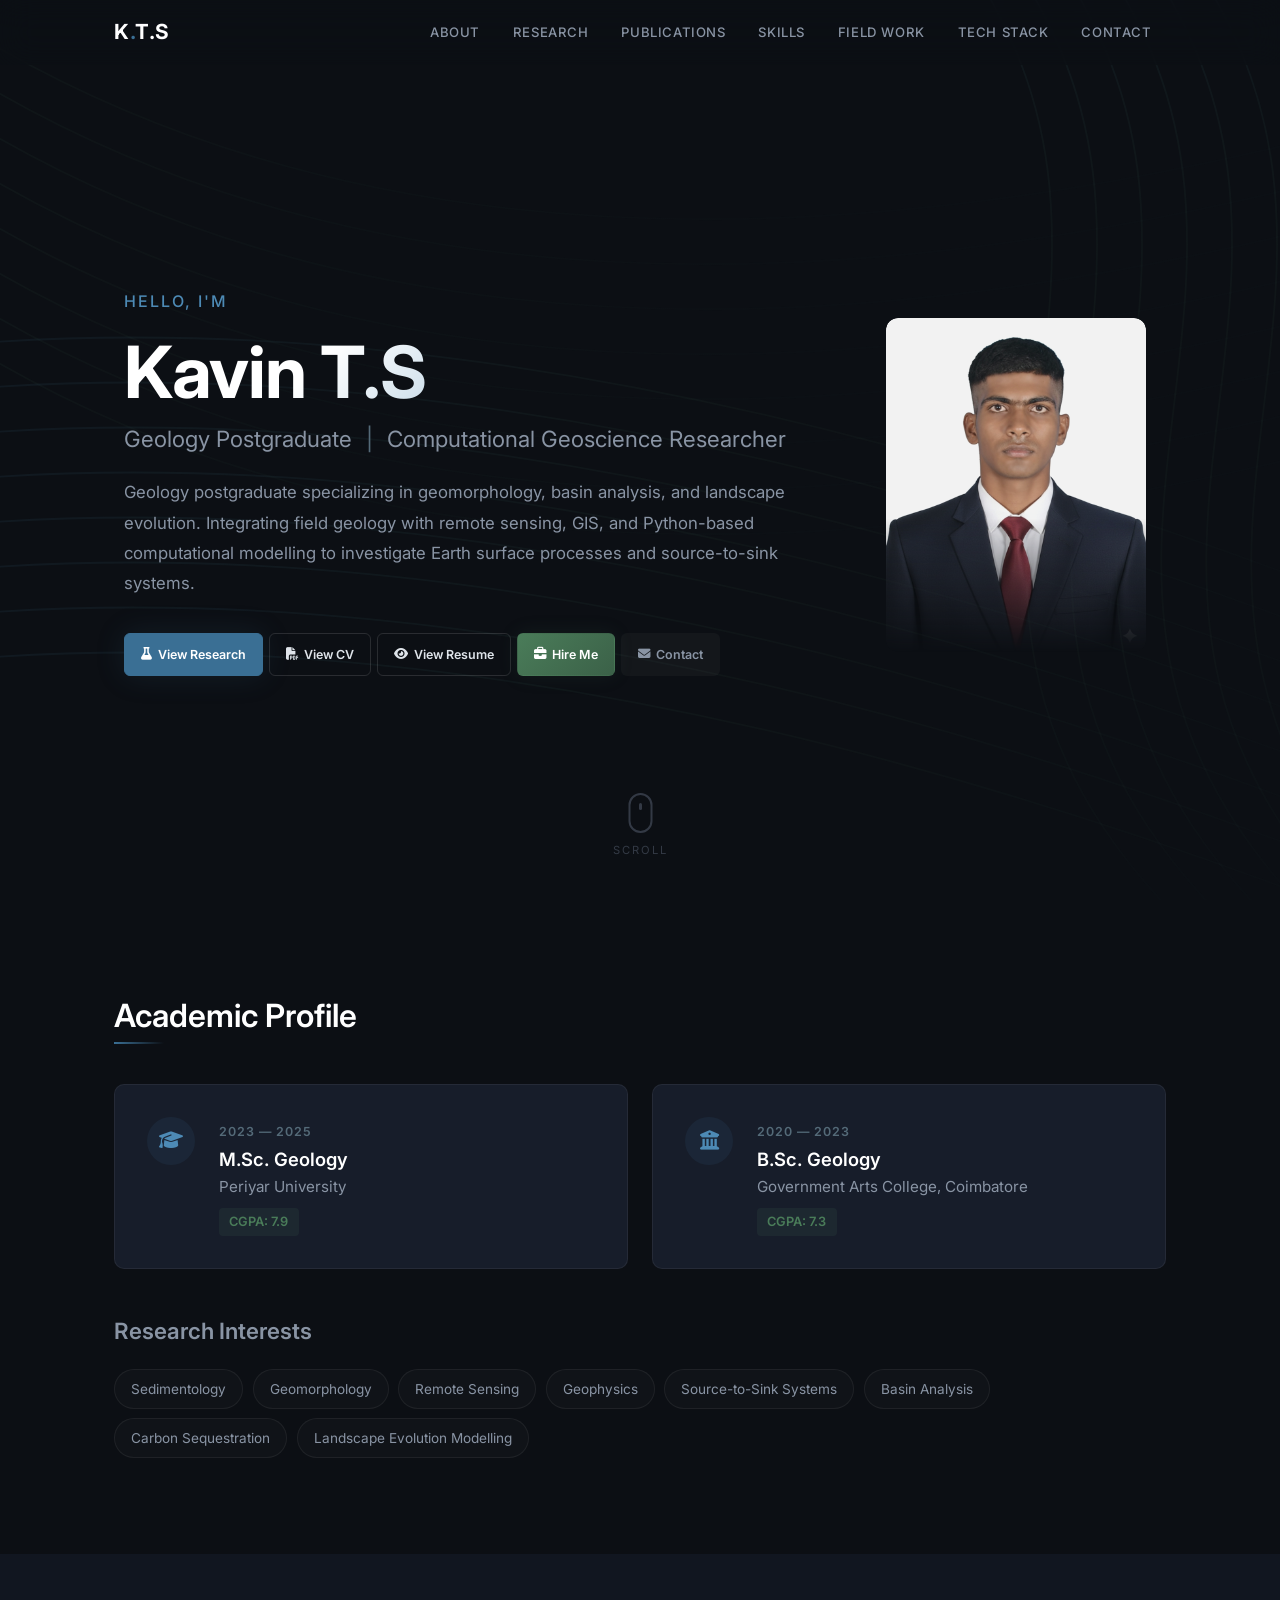
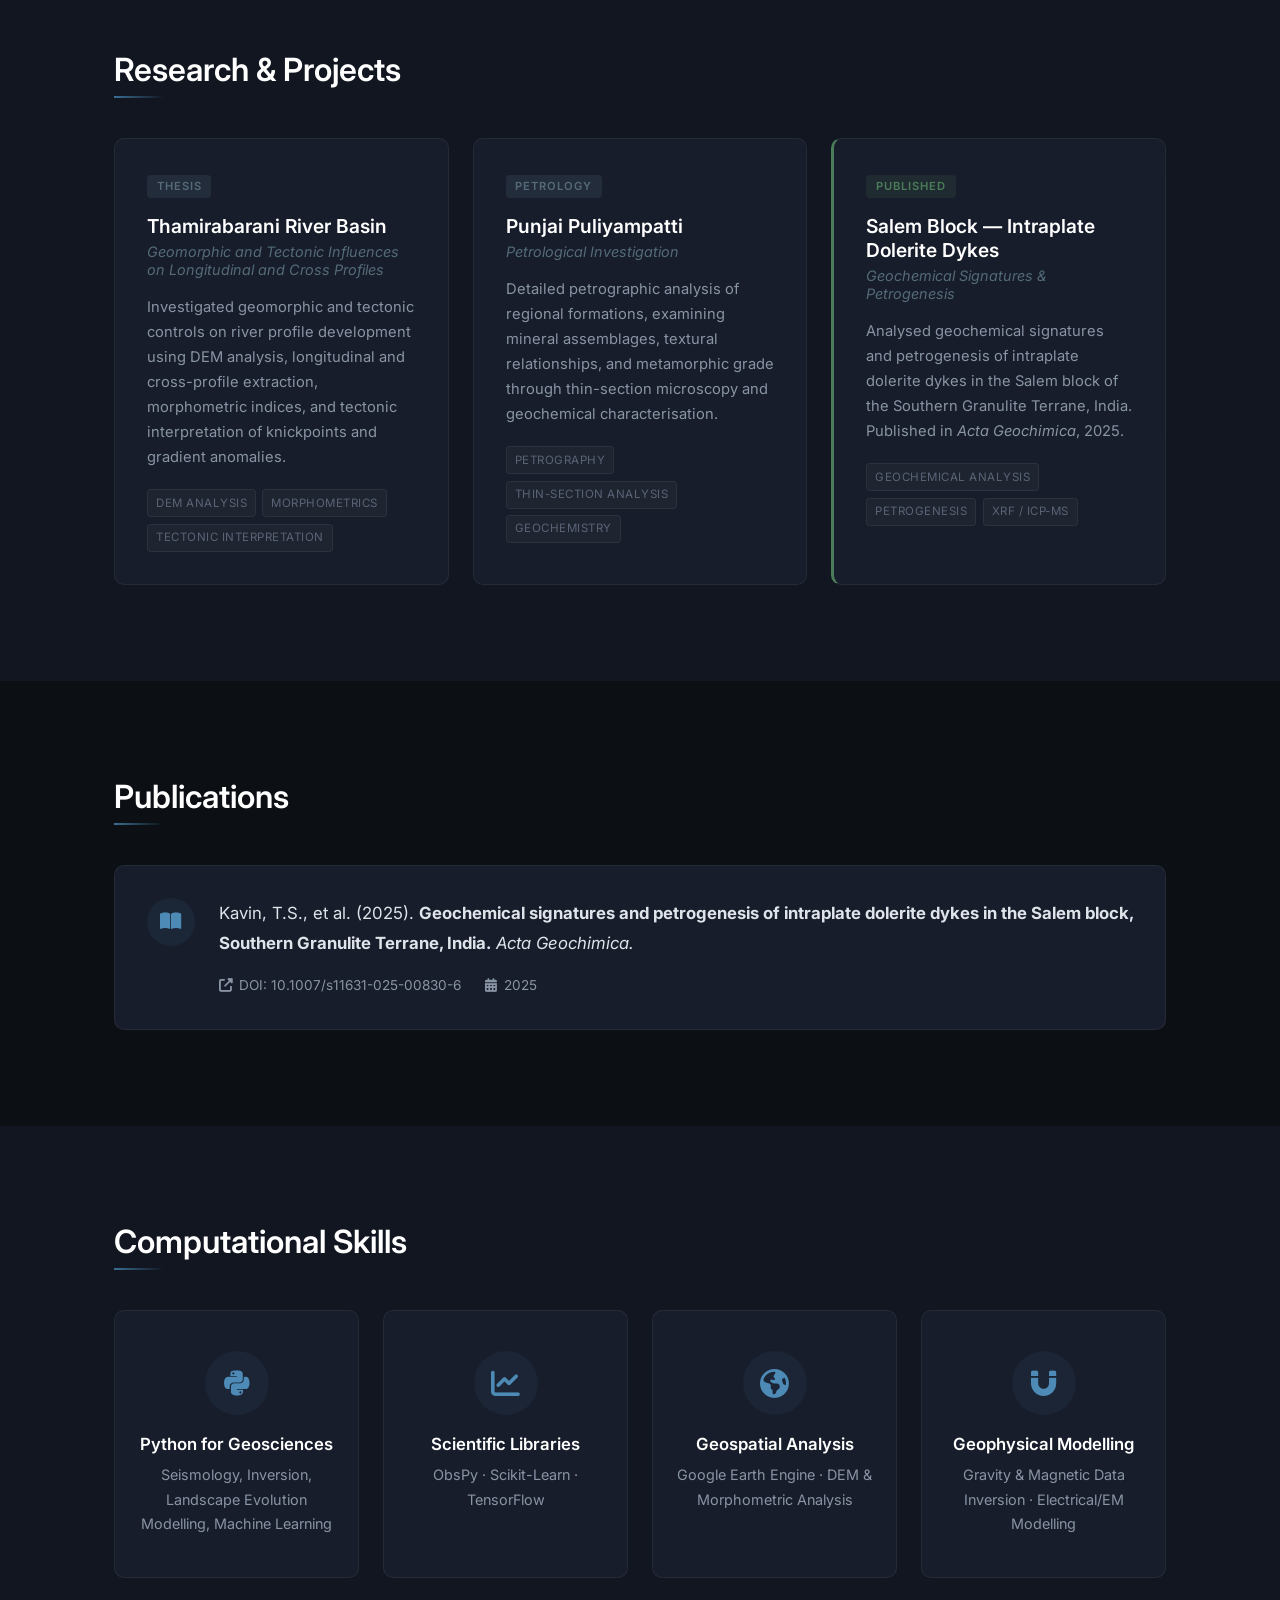
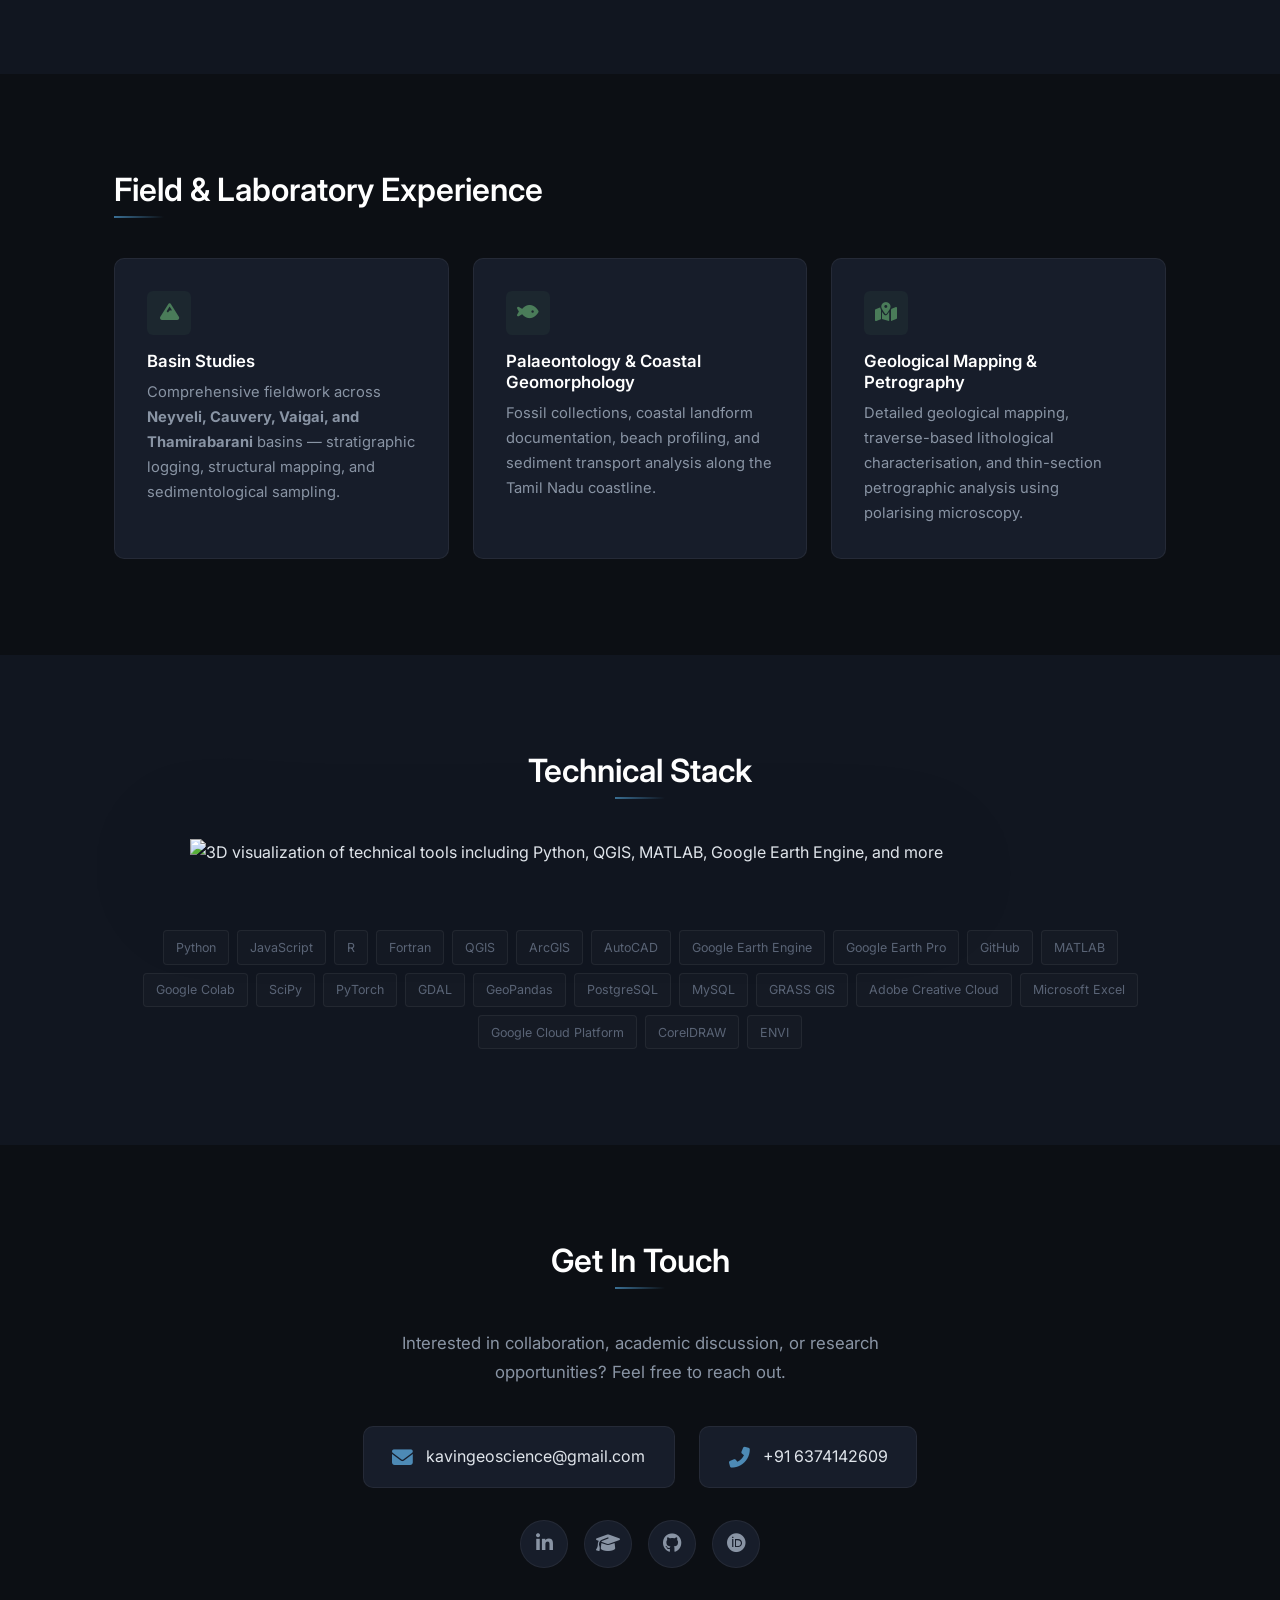
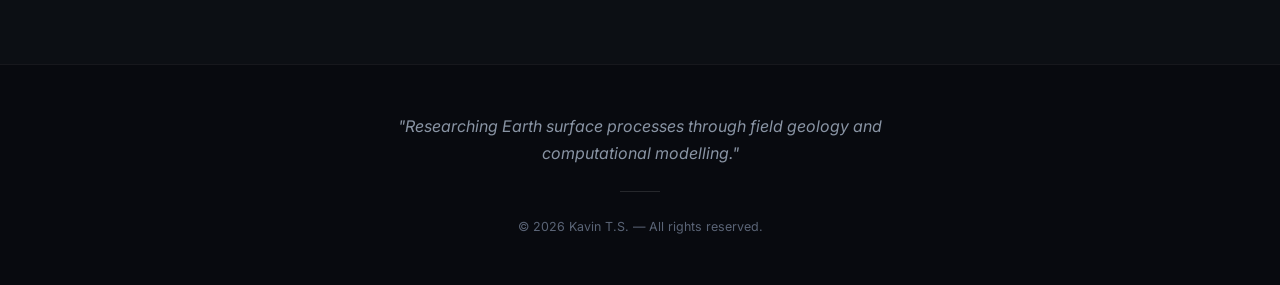
==== commit e15bbdab: "Add files via upload" ====
--- a/index.html
+++ b/index.html
@@ -15,7 +15,7 @@
     <link rel="stylesheet" href="https://cdnjs.cloudflare.com/ajax/libs/font-awesome/6.5.1/css/all.min.css"
         integrity="sha512-DTOQO9RWCH3ppGqcWaEA1BIZOC6xxalwEsw9c2QQeAIftl+Vegovlnee1c9QX4TctnWMn13TZye+giMm8e2LwA=="
         crossorigin="anonymous" referrerpolicy="no-referrer" />
-    <link rel="stylesheet" href="styles.css">
+    <link rel="stylesheet" href="styles.css?v=6">
 </head>
 
 <body>
@@ -41,22 +41,80 @@
 
     <!-- ═══════════════ HERO ═══════════════ -->
     <section id="hero" class="hero">
-        <div class="hero-bg-grid"></div>
-        <div class="container hero-content">
-            <p class="hero-greeting reveal">Hello, I'm</p>
-            <h1 class="hero-name reveal reveal-delay-1">Kavin T.S</h1>
-            <h2 class="hero-title reveal reveal-delay-2">Geology Postgraduate <span class="separator">|</span>
-                Computational Geoscience Researcher</h2>
-            <p class="hero-bio reveal reveal-delay-3">
-                Geology postgraduate specializing in geomorphology, basin analysis, and landscape evolution.
-                Integrating field geology with remote sensing, GIS, and Python-based computational modelling
-                to investigate Earth surface processes and source-to-sink systems.
-            </p>
-            <div class="hero-cta reveal reveal-delay-4">
-                <a href="#research" class="btn btn-primary"><i class="fas fa-flask"></i> View Research</a>
-                <a href="#" class="btn btn-outline"><i class="fas fa-file-pdf"></i> Download CV</a>
-                <a href="#" class="btn btn-outline"><i class="fas fa-download"></i> Download Resume</a>
-                <a href="#contact" class="btn btn-ghost"><i class="fas fa-envelope"></i> Contact</a>
+        <div class="hero-bg-grid">
+            <!-- Custom Topographic Contour SVG -->
+            <svg class="contour-bg-svg modern-contour" viewBox="0 0 1000 600" preserveAspectRatio="xMidYMid slice"
+                xmlns="http://www.w3.org/2000/svg">
+                <!-- Sleek glowing gradient -->
+                <defs>
+                    <linearGradient id="neon-contour" x1="0%" y1="0%" x2="100%" y2="100%">
+                        <stop offset="0%" stop-color="rgba(58, 111, 148, 0.3)" />
+                        <stop offset="40%" stop-color="rgba(74, 124, 89, 0.15)" />
+                        <stop offset="100%" stop-color="rgba(38, 59, 74, 0.05)" />
+                    </linearGradient>
+                </defs>
+
+                <g fill="none" stroke="url(#neon-contour)" stroke-width="1.2" stroke-linecap="round"
+                    stroke-linejoin="round" opacity="0.7">
+                    <!-- Smooth, sweeping parallel contour lines (Abstract Digital Topology) -->
+                    <!-- Curve Group 1 (Top Left sweeping to Bottom Right) -->
+                    <path d="M-100,-100 Q300,300 1100,50" />
+                    <path d="M-100,-70 Q300,330 1100,80" />
+                    <path d="M-100,-40 Q300,360 1100,110" />
+                    <path d="M-100,-10 Q300,390 1100,140" />
+                    <path d="M-100,20 Q300,420 1100,170" />
+                    <path d="M-100,50 Q300,450 1100,200" />
+                    <path d="M-100,80 Q300,480 1100,230" />
+                    <path d="M-100,110 Q300,510 1100,260" />
+
+                    <!-- Curve Group 2 (Bottom Left sweeping up) -->
+                    <path d="M-100,250 Q400,150 1100,450" />
+                    <path d="M-100,280 Q400,180 1100,480" />
+                    <path d="M-100,310 Q400,210 1100,510" />
+                    <path d="M-100,340 Q400,240 1100,540" />
+                    <path d="M-100,370 Q400,270 1100,570" />
+                    <path d="M-100,400 Q400,300 1100,600" />
+                    <path d="M-100,430 Q400,330 1100,630" />
+                    <path d="M-100,460 Q400,360 1100,660" />
+
+                    <!-- Curve Group 3 (Right edge looping contour) -->
+                    <path d="M700,-50 C900,200 600,400 900,650" />
+                    <path d="M730,-50 C930,200 630,400 930,650" />
+                    <path d="M760,-50 C960,200 660,400 960,650" />
+                    <path d="M790,-50 C990,200 690,400 990,650" />
+                    <path d="M820,-50 C1020,200 720,400 1020,650" />
+                    <path d="M850,-50 C1050,200 750,400 1050,650" />
+                </g>
+            </svg>
+        </div>
+        <div class="container hero-content hero-split">
+            <div class="hero-text">
+                <p class="hero-greeting reveal">Hello, I'm</p>
+                <h1 class="hero-name reveal reveal-delay-1">Kavin T.S</h1>
+                <h2 class="hero-title reveal reveal-delay-2">Geology Postgraduate <span class="separator">|</span>
+                    Computational Geoscience Researcher</h2>
+                <p class="hero-bio reveal reveal-delay-3">
+                    Geology postgraduate specializing in geomorphology, basin analysis, and landscape evolution.
+                    Integrating field geology with remote sensing, GIS, and Python-based computational modelling
+                    to investigate Earth surface processes and source-to-sink systems.
+                </p>
+                <div class="hero-cta reveal reveal-delay-4">
+                    <a href="#research" class="btn btn-primary"><i class="fas fa-flask"></i> View Research</a>
+                    <a href="https://drive.google.com/file/d/1QeUyWlSVdNeMeGnSljXyCUN3sWO5cyZz/view"
+                        class="btn btn-outline" target="_blank"><i class="fas fa-file-pdf"></i> View CV</a>
+                    <a href="https://drive.google.com/file/d/1eDrjdQ4OCLkUKcmGS8qGzDonQkTDYOx6/view"
+                        class="btn btn-outline" target="_blank"><i class="fas fa-eye"></i> View Resume</a>
+                    <a href="hire-me.html" class="btn btn-hire"><i class="fas fa-briefcase"></i> Hire Me</a>
+                    <a href="#contact" class="btn btn-ghost"><i class="fas fa-envelope"></i> Contact</a>
+                </div>
+            </div>
+            <div class="hero-photo reveal reveal-delay-2">
+                <div class="photo-contour">
+                    <div class="contour-ring contour-ring-1"></div>
+                    <div class="contour-ring contour-ring-2"></div>
+                    <div class="contour-ring contour-ring-3"></div>
+                    <img src="profile.jpg" alt="Kavin T.S" class="profile-img" />
+                </div>
             </div>
         </div>
         <div class="scroll-indicator">
@@ -96,11 +154,13 @@
             <h3 class="subsection-heading reveal">Research Interests</h3>
             <div class="tags reveal">
                 <span class="tag">Sedimentology</span>
+                <span class="tag">Geomorphology</span>
+                <span class="tag">Remote Sensing</span>
+                <span class="tag">Geophysics</span>
                 <span class="tag">Source-to-Sink Systems</span>
                 <span class="tag">Basin Analysis</span>
                 <span class="tag">Carbon Sequestration</span>
                 <span class="tag">Landscape Evolution Modelling</span>
-                <span class="tag">Tectono-Geomorphology</span>
             </div>
         </div>
     </section>
@@ -243,7 +303,7 @@
             <h2 class="section-heading center reveal">Technical Stack</h2>
 
             <div class="tech-image-wrapper reveal">
-                <img src="tech_stack_logos.png"
+                <img src="assets/tech_stack_logos.png"
                     alt="3D visualization of technical tools including Python, QGIS, MATLAB, Google Earth Engine, and more"
                     class="tech-image" loading="lazy">
                 <div class="tech-image-overlay"></div>
--- a/styles.css
+++ b/styles.css
@@ -227,28 +227,201 @@
 .hero-bg-grid {
     position: absolute;
     inset: 0;
-    background-image:
-        radial-gradient(circle at 65% 25%, rgba(58, 111, 148, 0.08) 0%, transparent 55%),
-        radial-gradient(circle at 25% 75%, rgba(74, 124, 89, 0.05) 0%, transparent 50%);
+    overflow: hidden;
     pointer-events: none;
 }
 
-.hero-bg-grid::before {
-    content: '';
+.contour-bg-svg {
     position: absolute;
-    inset: 0;
-    background-image:
-        linear-gradient(rgba(255, 255, 255, 0.015) 1px, transparent 1px),
-        linear-gradient(90deg, rgba(255, 255, 255, 0.015) 1px, transparent 1px);
-    background-size: 60px 60px;
-    mask-image: radial-gradient(ellipse 80% 60% at 50% 40%, black 20%, transparent 70%);
-    -webkit-mask-image: radial-gradient(ellipse 80% 60% at 50% 40%, black 20%, transparent 70%);
+    top: 50%;
+    left: 50%;
+    width: 100%;
+    height: 100%;
+    min-width: 1200px;
+    /* Ensure lines stretch across */
+    transform: translate(-50%, -50%);
+    opacity: 0.6;
+    /* Softly blend into the dark bg */
+}
+
+/* Subtle drifting animation for the modern contour lines */
+.modern-contour path {
+    animation: drift 25s linear infinite alternate;
+}
+
+.modern-contour path:nth-child(even) {
+    animation-duration: 35s;
+    animation-direction: alternate-reverse;
+}
+
+@keyframes drift {
+    0% {
+        transform: translateY(0) scale(1);
+    }
+
+    100% {
+        transform: translateY(15px) scale(1.02);
+    }
 }
 
 .hero-content {
     position: relative;
     z-index: 2;
-    max-width: 780px;
+}
+
+/* ── Hero Split Layout ── */
+.hero-split {
+    display: flex;
+    align-items: center;
+    justify-content: space-between;
+    gap: 2rem;
+    /* Reduced gap so left side has more room */
+    max-width: 1150px;
+    /* Slightly wider container */
+}
+
+.hero-text {
+    flex: 1;
+    min-width: 0;
+}
+
+/* ── Profile Photo — Contour Style ── */
+.hero-photo {
+    flex-shrink: 0;
+    display: flex;
+    align-items: center;
+    justify-content: flex-end;
+    /* Push image right */
+    width: 320px;
+    /* Give it a fixed boundary so it doesn't take too much space */
+}
+
+.photo-contour {
+    position: relative;
+    width: 280px;
+    height: 340px;
+    display: flex;
+    align-items: flex-end;
+    justify-content: center;
+}
+
+.contour-ring {
+    position: absolute;
+    border-radius: 50%;
+    border: 1.5px solid transparent;
+    pointer-events: none;
+    display: none;
+}
+
+.contour-ring-1 {
+    width: 110%;
+    height: 110%;
+    border-color: rgba(58, 111, 148, 0.35);
+    animation: contourPulse1 6s ease-in-out infinite, contourRotate 25s linear infinite;
+    border-style: dashed;
+}
+
+.contour-ring-2 {
+    width: 125%;
+    height: 125%;
+    border-color: rgba(74, 124, 89, 0.22);
+    animation: contourPulse2 8s ease-in-out infinite, contourRotate 35s linear infinite reverse;
+    border-style: dotted;
+    border-width: 2px;
+}
+
+.contour-ring-3 {
+    width: 140%;
+    height: 140%;
+    border-image: linear-gradient(135deg, rgba(58, 111, 148, 0.18), rgba(74, 124, 89, 0.12), transparent 60%) 1;
+    border-width: 1px;
+    border-style: solid;
+    border-radius: 0;
+    border-radius: 50%;
+    animation: contourPulse3 10s ease-in-out infinite;
+}
+
+.profile-img {
+    width: 260px;
+    height: auto;
+    max-height: 340px;
+    object-fit: cover;
+    object-position: top center;
+    border-radius: 12px;
+    position: relative;
+    z-index: 2;
+    /* Fade bottom edge for cutout / bg-removed look */
+    mask-image: linear-gradient(to bottom, black 60%, transparent 100%);
+    -webkit-mask-image: linear-gradient(to bottom, black 60%, transparent 100%);
+    filter: contrast(1.05) brightness(0.95) grayscale(0.15);
+}
+
+@keyframes contourPulse1 {
+
+    0%,
+    100% {
+        transform: scale(1);
+        opacity: 0.7;
+    }
+
+    50% {
+        transform: scale(1.06);
+        opacity: 1;
+    }
+}
+
+@keyframes contourPulse2 {
+
+    0%,
+    100% {
+        transform: scale(1);
+        opacity: 0.5;
+    }
+
+    50% {
+        transform: scale(1.04);
+        opacity: 0.85;
+    }
+}
+
+@keyframes contourPulse3 {
+
+    0%,
+    100% {
+        transform: scale(1) rotate(0deg);
+        opacity: 0.3;
+    }
+
+    50% {
+        transform: scale(1.03) rotate(5deg);
+        opacity: 0.6;
+    }
+}
+
+@keyframes contourRotate {
+    from {
+        transform: rotate(0deg);
+    }
+
+    to {
+        transform: rotate(360deg);
+    }
+}
+
+/* ── Hire Me button ── */
+.btn-hire {
+    background: linear-gradient(135deg, var(--accent-green), var(--accent-green-muted));
+    color: #fff;
+    border-color: var(--accent-green);
+    box-shadow: var(--glow-green);
+}
+
+.btn-hire:hover {
+    background: linear-gradient(135deg, #5a9c6b, var(--accent-green));
+    border-color: #5a9c6b;
+    transform: translateY(-2px);
+    box-shadow: 0 0 25px rgba(74, 124, 89, 0.35);
+    color: #fff;
 }
 
 .hero-greeting {
@@ -286,24 +459,30 @@
 .hero-bio {
     font-size: 1.05rem;
     color: var(--text-secondary);
-    max-width: 620px;
-    margin-bottom: 2.5rem;
+    max-width: 680px;
+    /* Increased to give CTA more room below */
+    margin-bottom: 2.2rem;
     line-height: 1.8;
 }
 
 .hero-cta {
     display: flex;
-    gap: 0.75rem;
+    gap: 0.4rem;
+    /* Tighter gap */
     flex-wrap: wrap;
+    max-width: 680px;
 }
 
 /* Buttons */
 .btn {
     display: inline-flex;
     align-items: center;
-    gap: 0.5rem;
-    padding: 0.7rem 1.5rem;
-    font-size: 0.88rem;
+    gap: 0.35rem;
+    /* Tighter icon gap */
+    padding: 0.6rem 1rem;
+    /* Smaller padding */
+    font-size: 0.78rem;
+    /* Smaller font */
     font-weight: 600;
     font-family: var(--font-sans);
     border-radius: var(--radius-sm);
@@ -1015,6 +1194,26 @@
         justify-content: center;
     }
 
+    .hero-split {
+        flex-direction: column-reverse;
+        text-align: center;
+        gap: 2rem;
+    }
+
+    .hero-photo {
+        width: 100%;
+    }
+
+    .photo-contour {
+        width: 220px;
+        height: 220px;
+    }
+
+    .profile-img {
+        width: 190px;
+        height: 190px;
+    }
+
     .education-grid,
     .project-grid,
     .skills-grid,
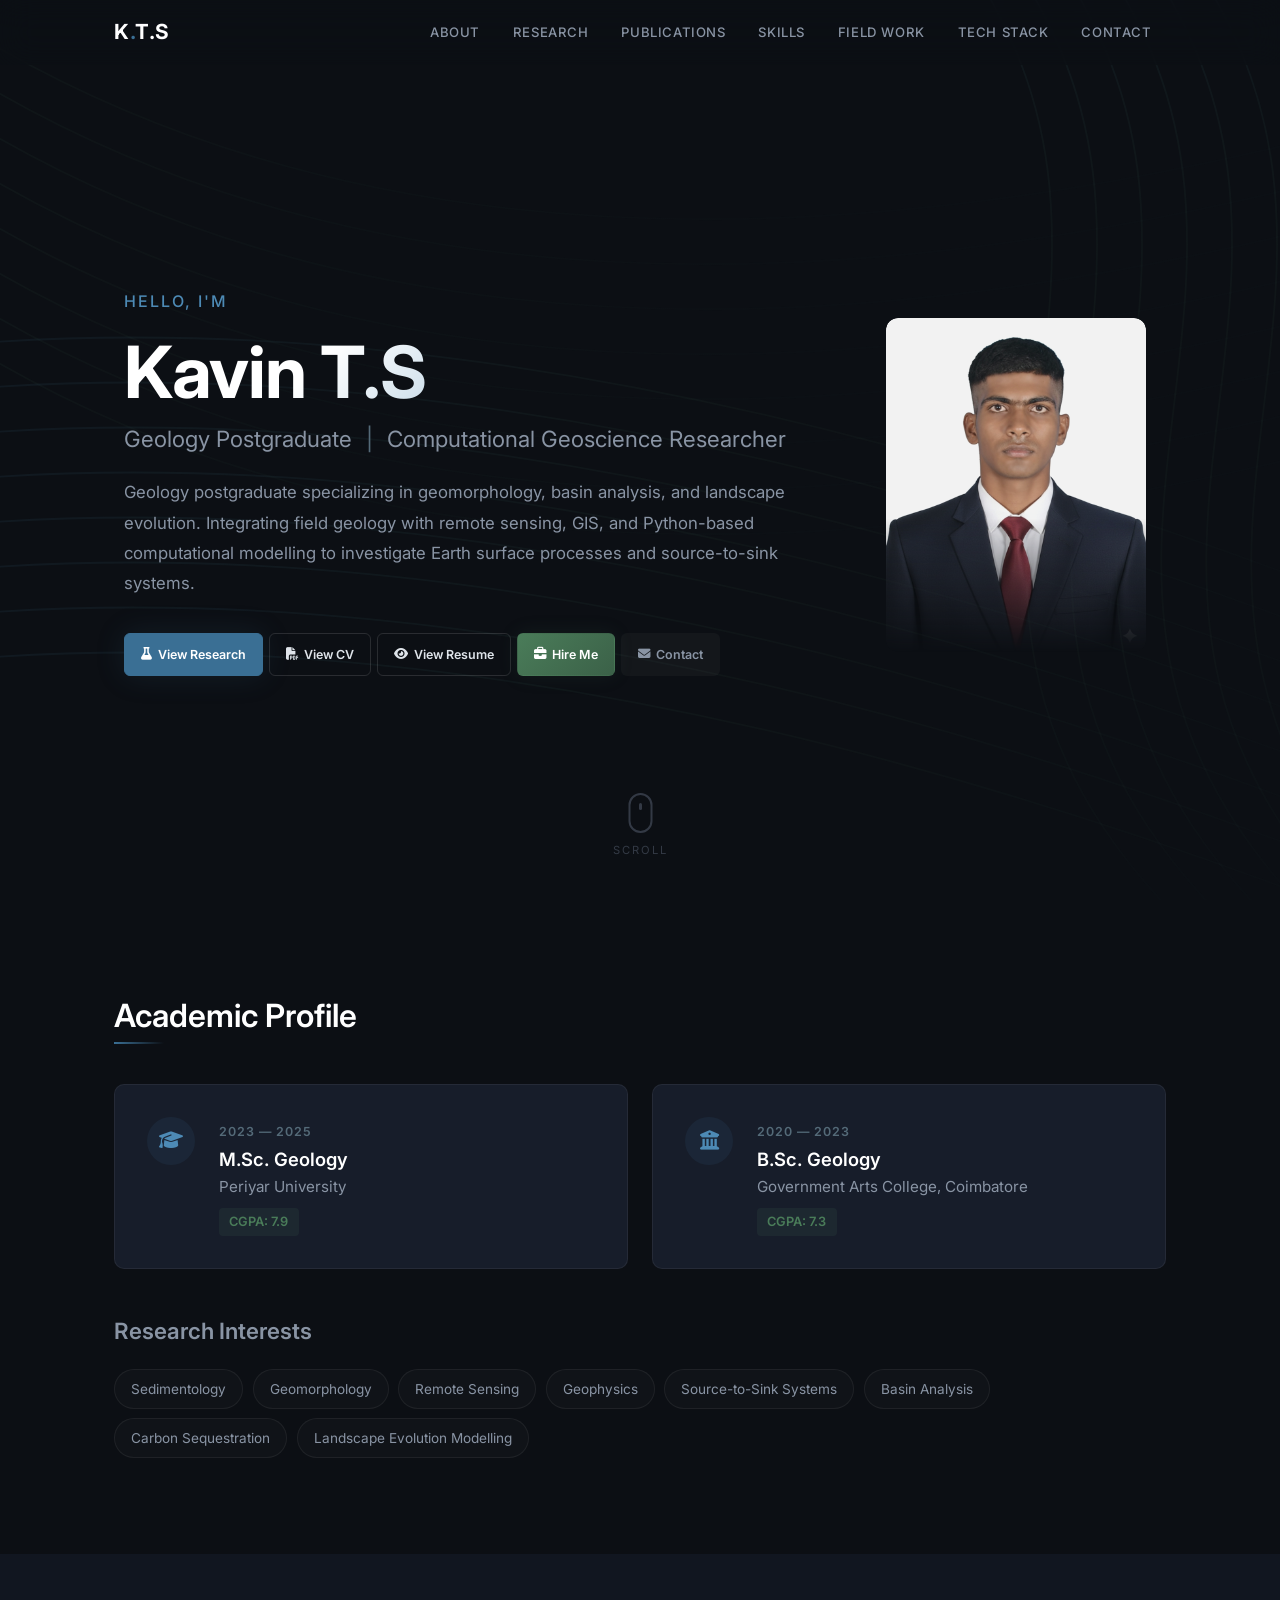
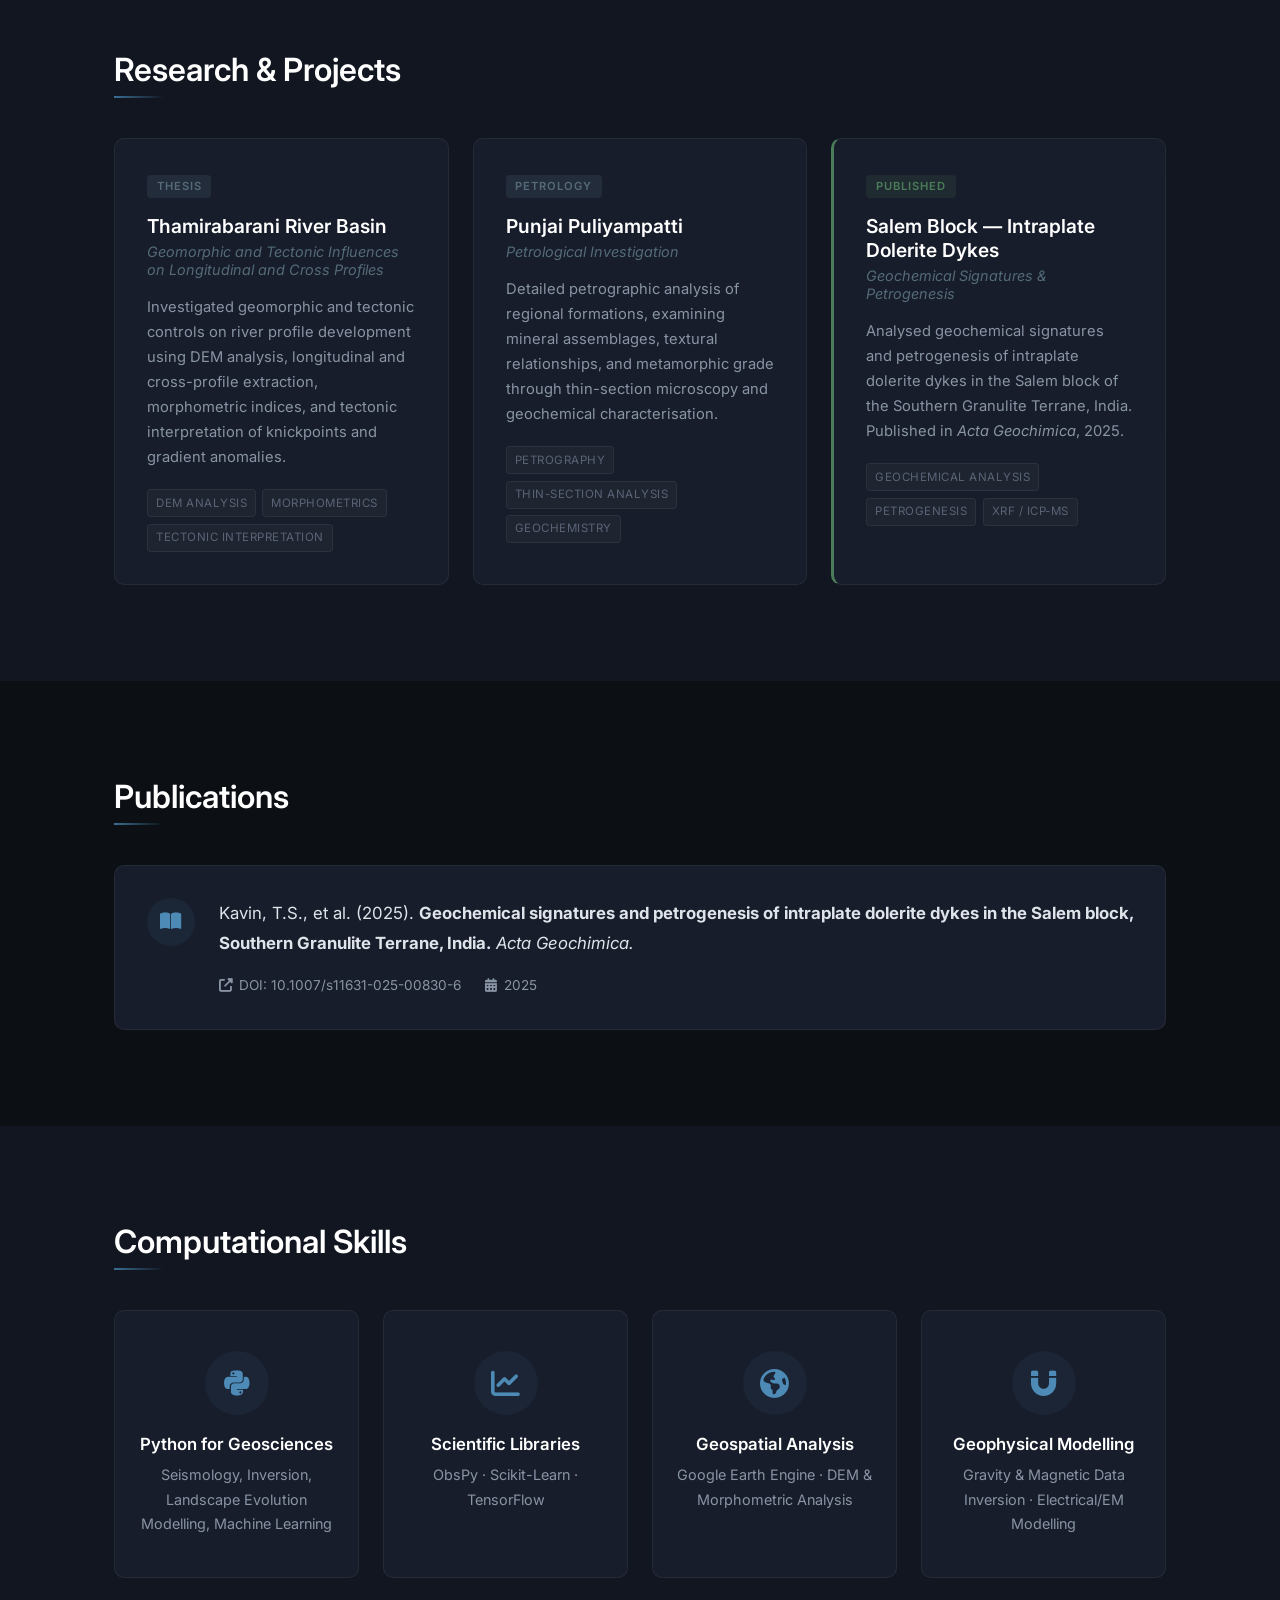
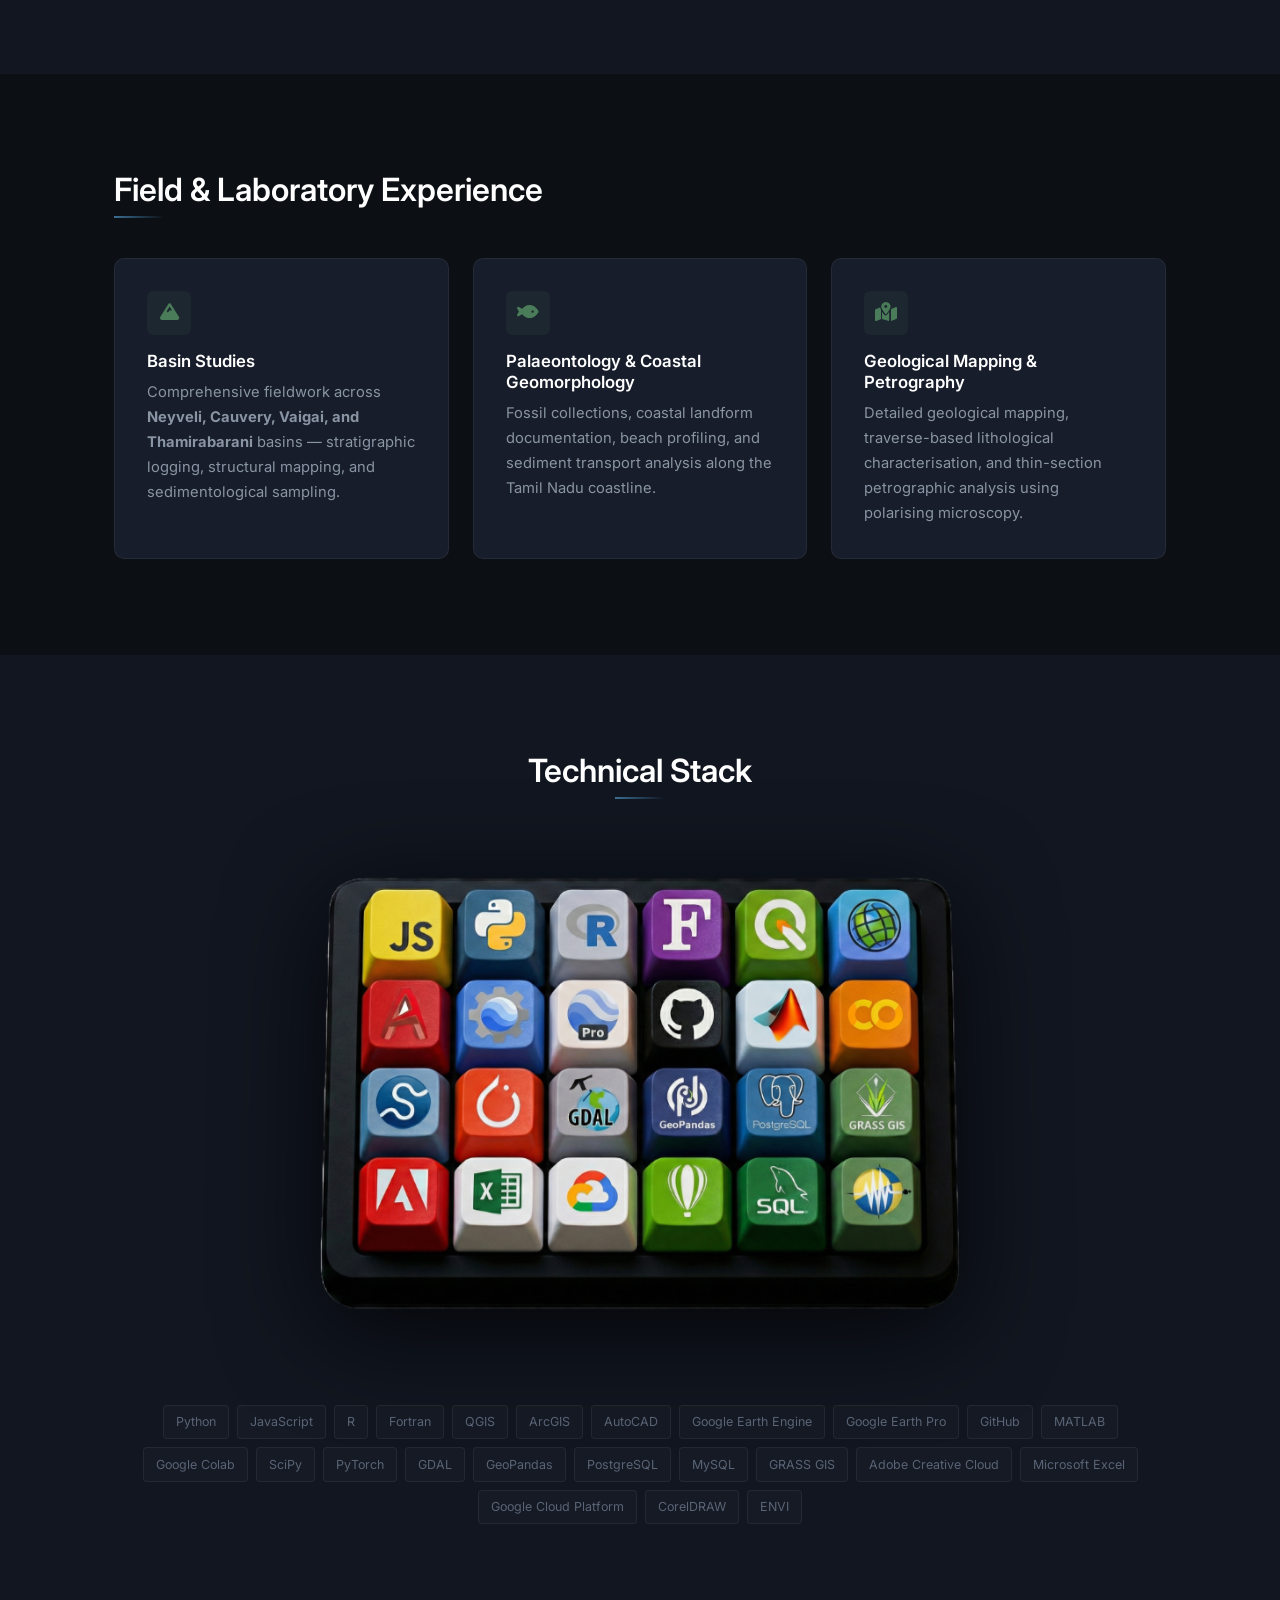
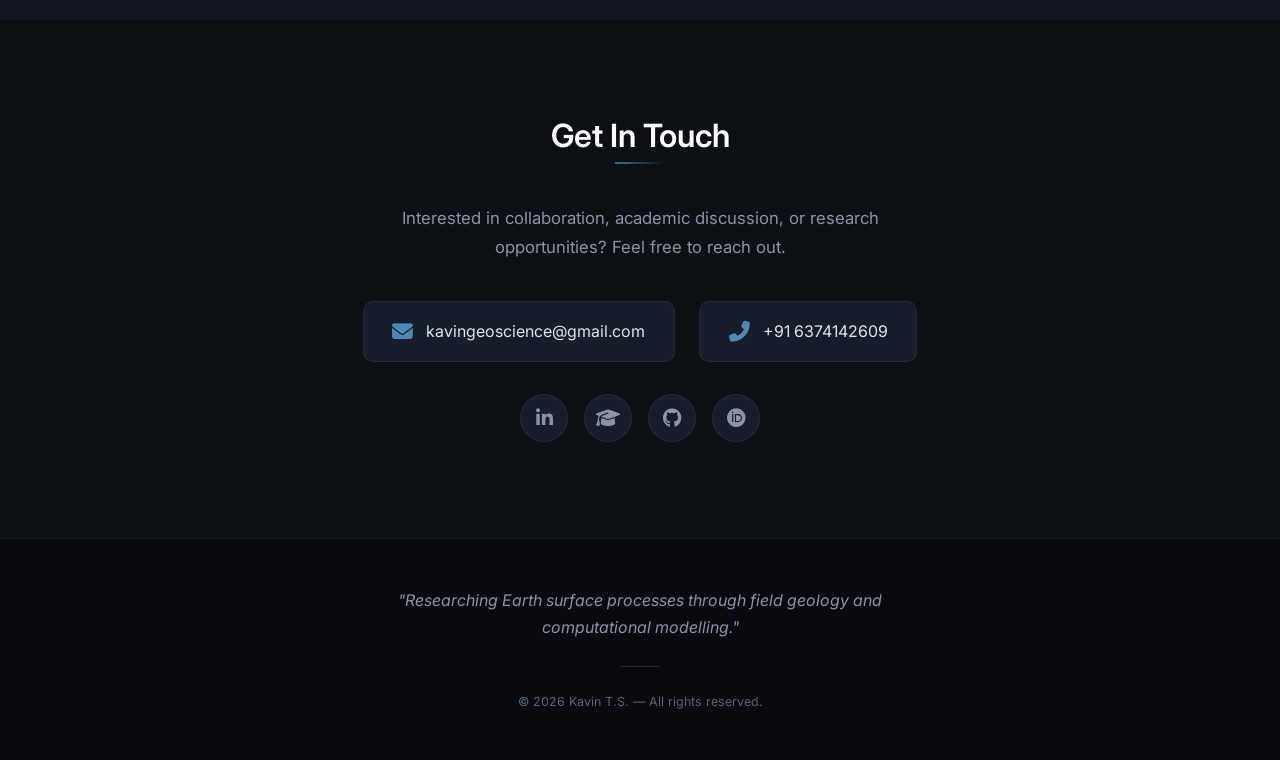
==== commit 483fbdc5: "Add files via upload" ====
--- a/index.html
+++ b/index.html
@@ -23,7 +23,10 @@
     <!-- ═══════════════ NAVIGATION ═══════════════ -->
     <nav id="navbar">
         <div class="nav-container">
-            <a href="#hero" class="nav-logo">K<span class="logo-dot">.</span>T.S</a>
+            <a href="#hero" class="nav-logo">
+                <span class="desktop-logo">K<span class="logo-dot">.</span>T.S</span>
+                <span class="mobile-logo">kavin earthscience</span>
+            </a>
             <button class="nav-toggle" id="navToggle" aria-label="Toggle navigation">
                 <span></span><span></span><span></span>
             </button>
--- a/styles.css
+++ b/styles.css
@@ -135,10 +135,17 @@
     font-size: 1.3rem;
     color: #fff;
     letter-spacing: 0.5px;
+    white-space: nowrap;
 }
 
 .logo-dot {
     color: var(--accent-blue);
+}
+
+.mobile-logo {
+    display: none;
+    font-size: 1.1rem;
+    letter-spacing: 0;
 }
 
 .nav-links {
@@ -1163,6 +1170,14 @@
         display: block;
     }
 
+    .desktop-logo {
+        display: none;
+    }
+
+    .mobile-logo {
+        display: inline;
+    }
+
     .nav-links {
         position: fixed;
         top: 64px;
@@ -1202,6 +1217,11 @@
 
     .hero-photo {
         width: 100%;
+        justify-content: center;
+    }
+
+    .scroll-indicator {
+        display: none;
     }
 
     .photo-contour {
